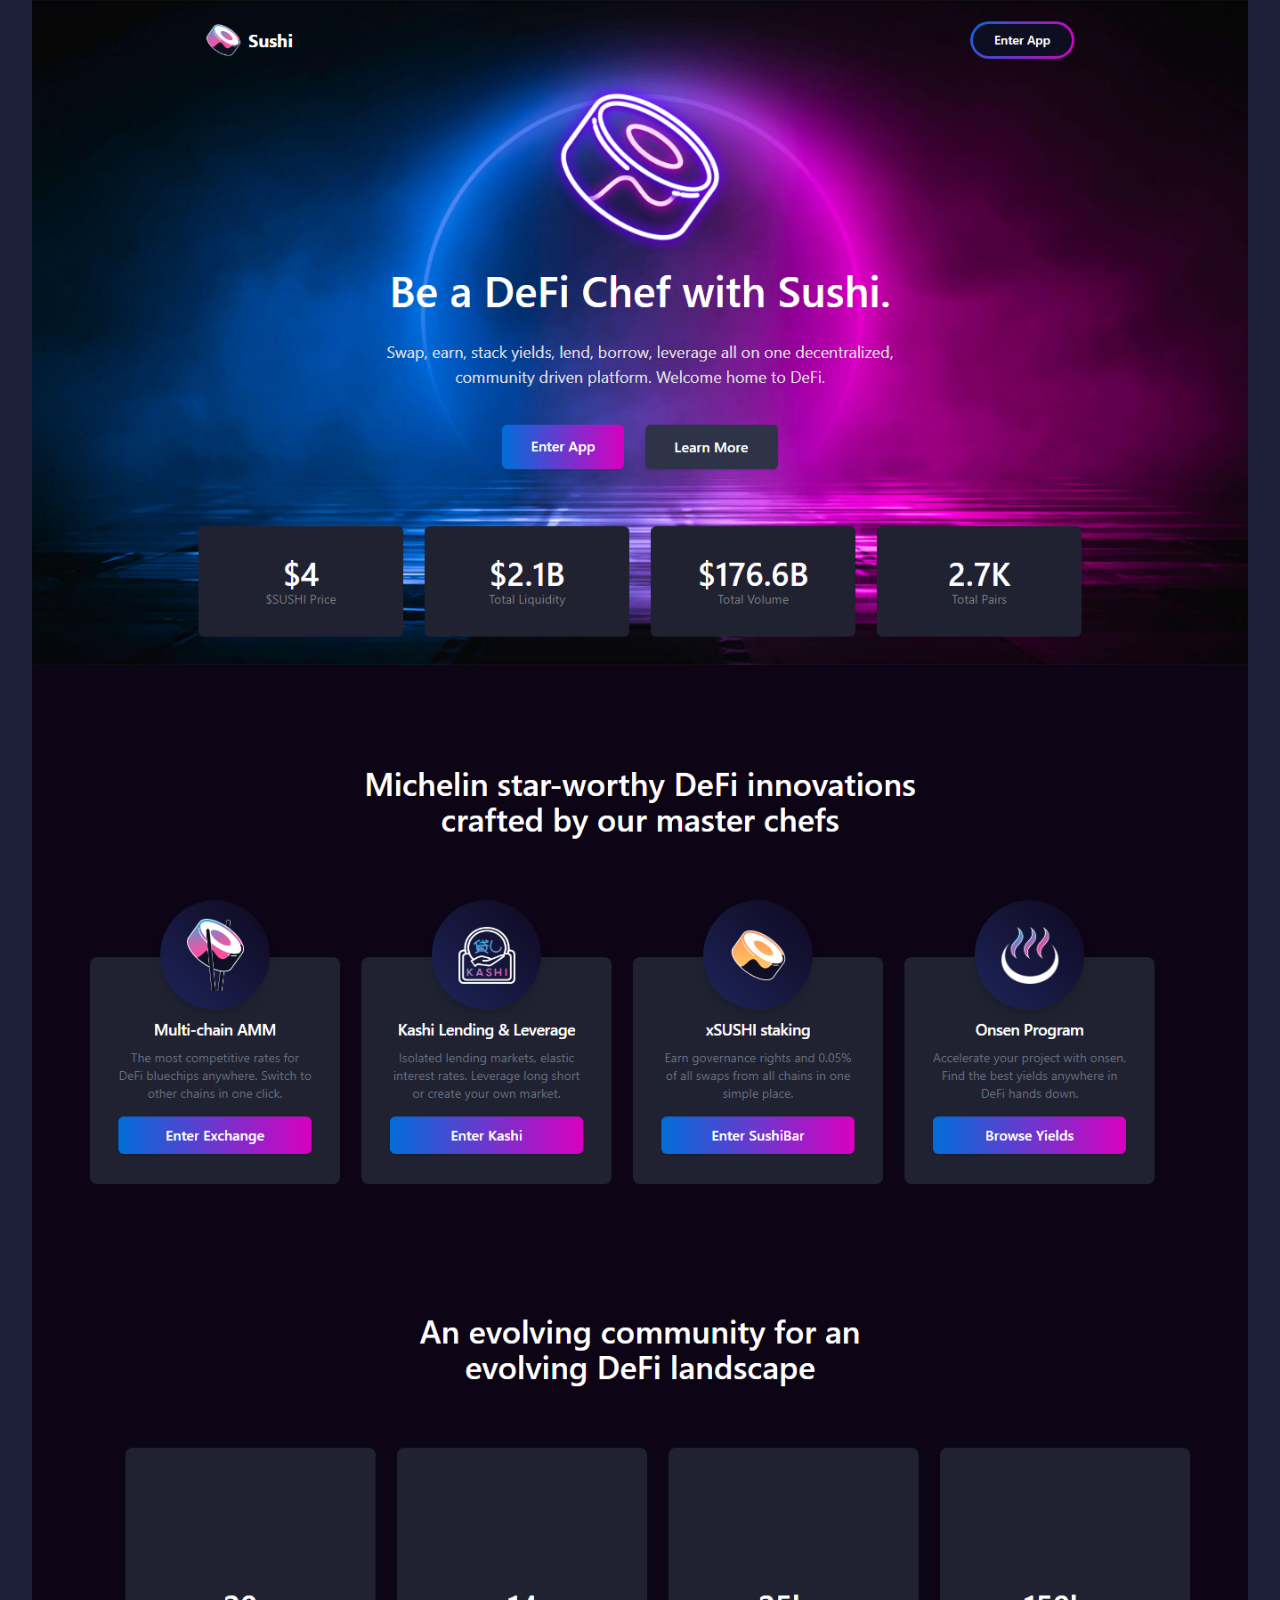
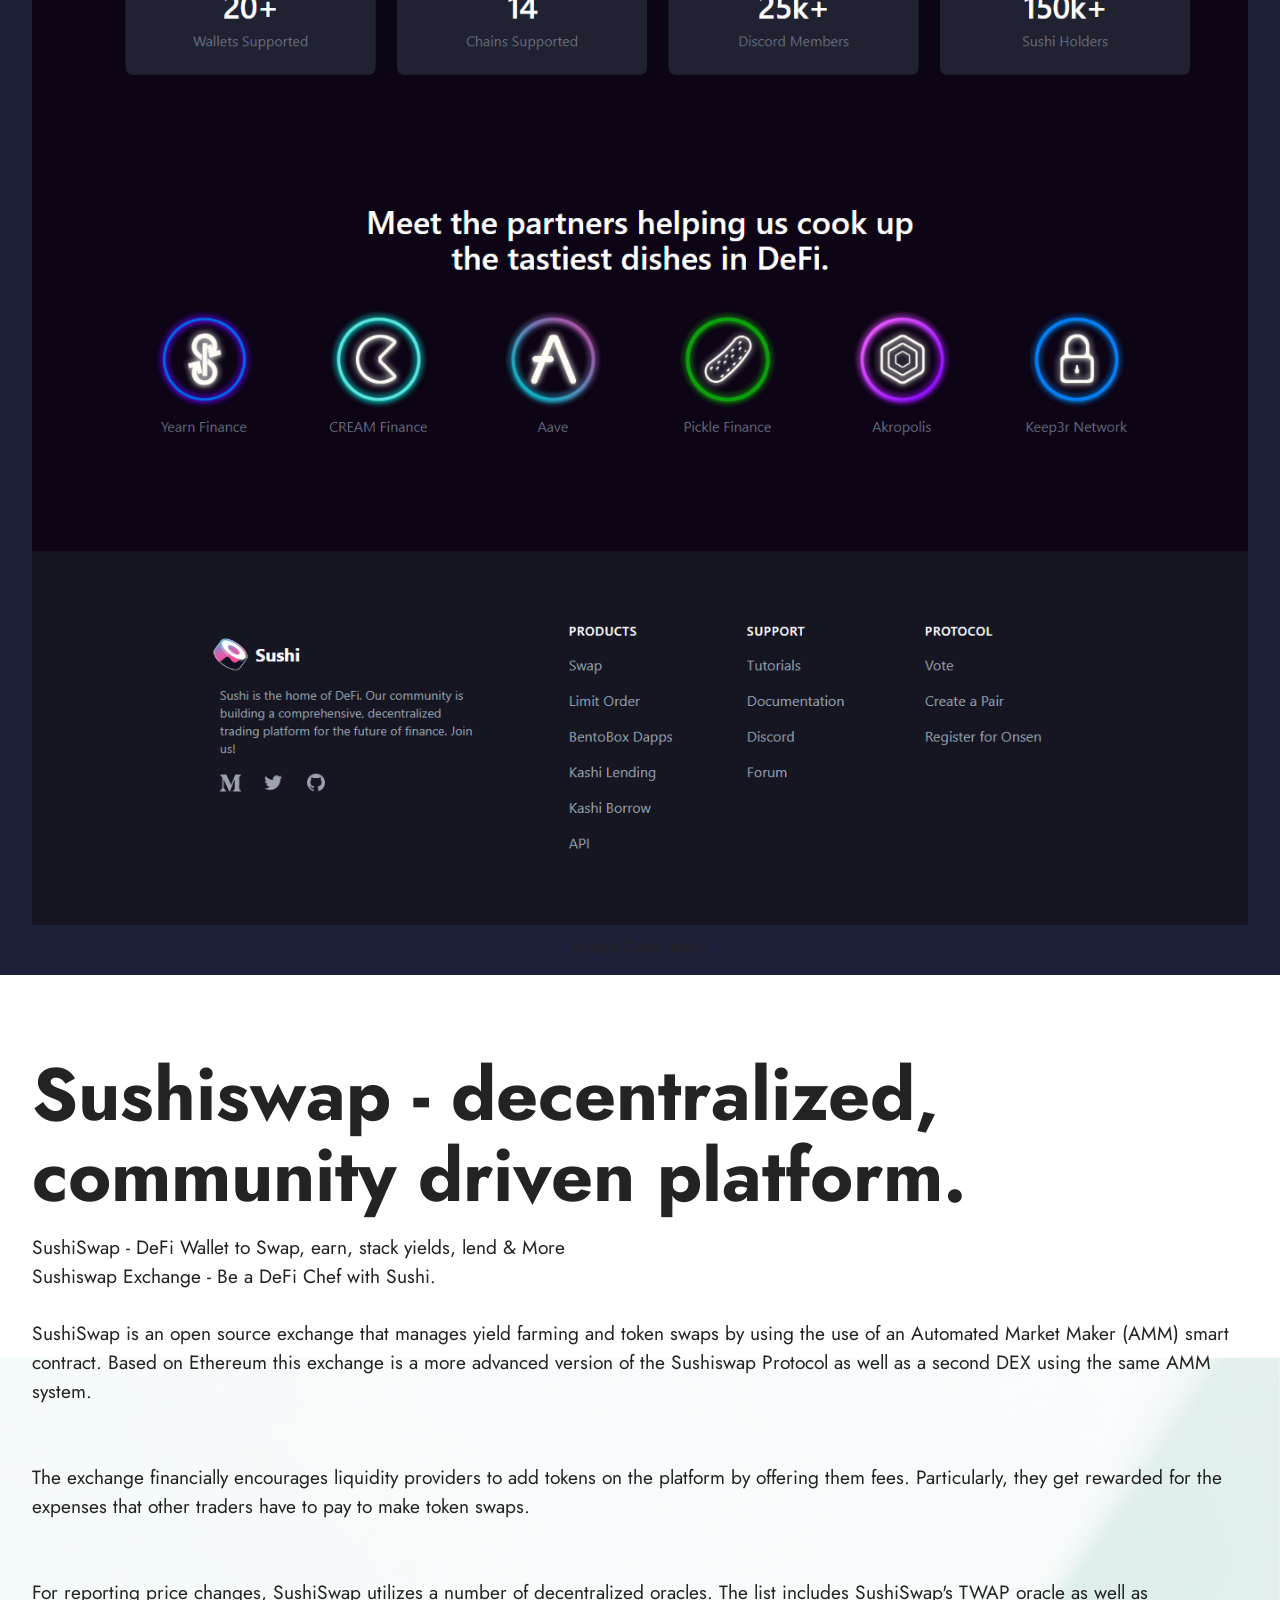
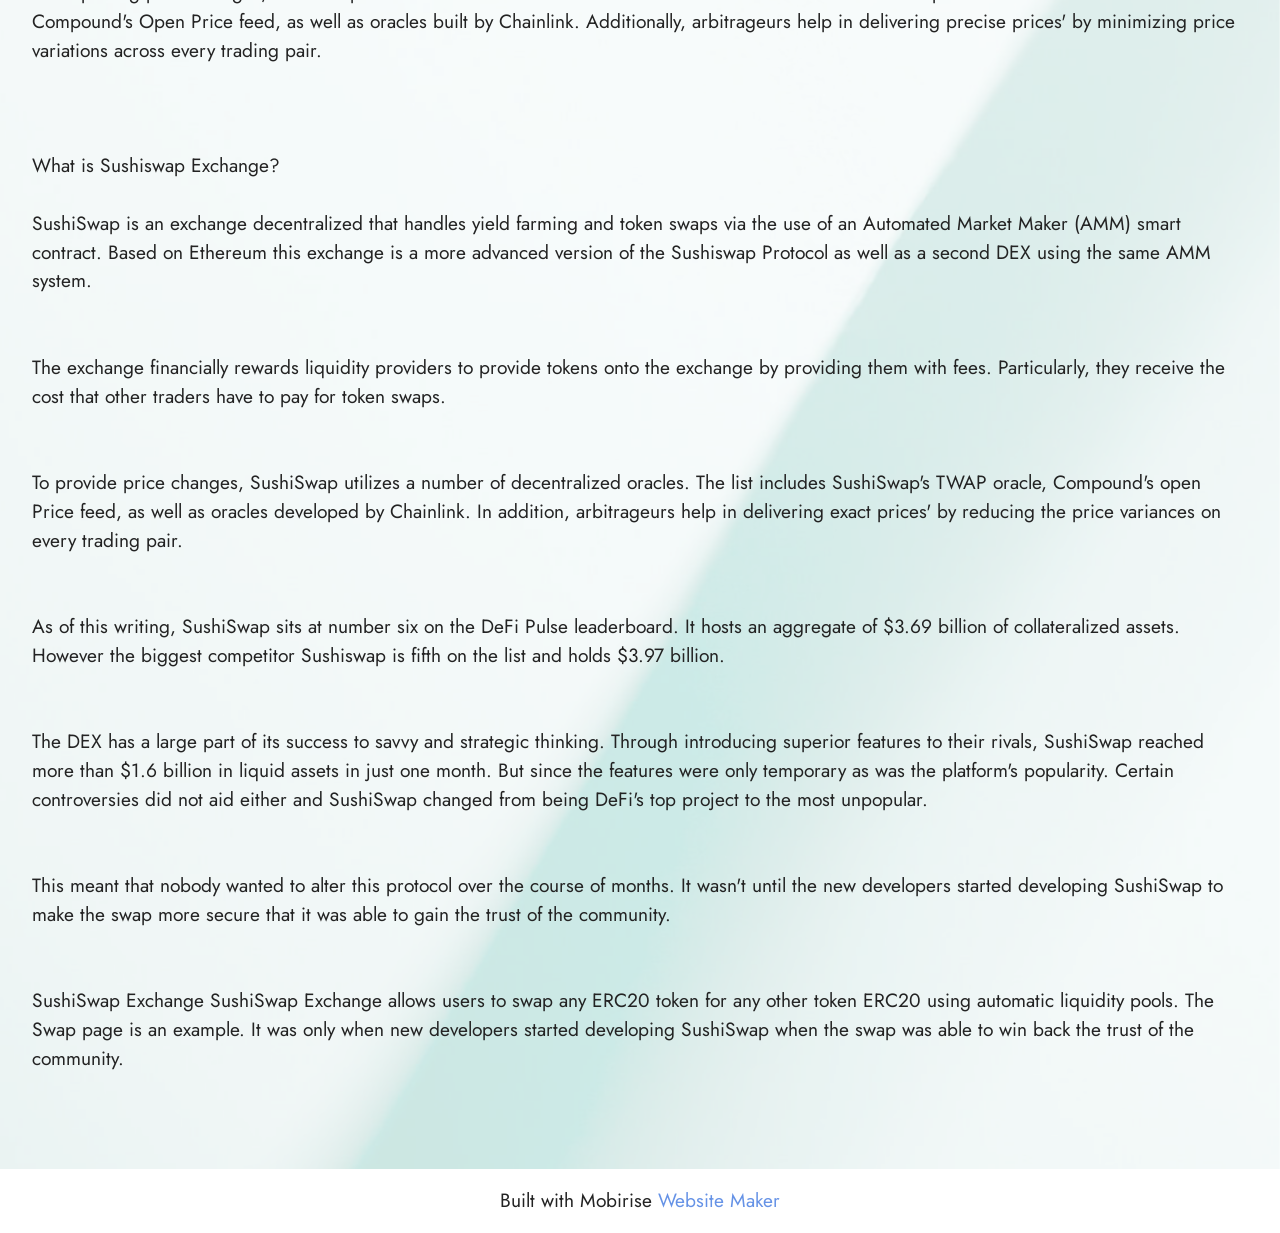
==== index.html @ 2b14a80e "Update index.html" ====
<!DOCTYPE html>
<html  >
<head>
  <!-- Site made with Mobirise Website Builder v5.6.11, https://mobirise.com -->
  <meta charset="UTF-8">
  <meta name="google-site-verification" content="9O2b68eyLBe25xcBa2ZCzgXT_fnYw8TGRvUHZN0nXi0" />
  <meta http-equiv="X-UA-Compatible" content="IE=edge">
  <meta name="generator" content="Mobirise v5.6.11, mobirise.com">
  <meta name="twitter:card" content="summary_large_image"/>
  <meta name="twitter:image:src" content="">
  <meta property="og:image" content="">
  <meta http-equiv='content-language' content='en-gb'>
  <meta name="twitter:title" content="Home">
  <meta name="viewport" content="width=device-width, initial-scale=1, minimum-scale=1">
  <link rel="shortcut icon" href="assets/images/logo5.png" type="image/x-icon">
  <meta name="description" content="">
  
  
  <title>Home</title>
  <link rel="stylesheet" href="assets/bootstrap/css/bootstrap.min.css">
  <link rel="stylesheet" href="assets/bootstrap/css/bootstrap-grid.min.css">
  <link rel="stylesheet" href="assets/bootstrap/css/bootstrap-reboot.min.css">
  <link rel="stylesheet" href="assets/parallax/jarallax.css">
  <link rel="stylesheet" href="assets/theme/css/style.css">
  <link rel="preload" href="https://fonts.googleapis.com/css2?family=Jost:ital,wght@0,400;0,700;1,400;1,700&display=swap&display=swap" as="style" onload="this.onload=null;this.rel='stylesheet'">
  <noscript><link rel="stylesheet" href="https://fonts.googleapis.com/css2?family=Jost:ital,wght@0,400;0,700;1,400;1,700&display=swap&display=swap"></noscript>
  <link rel="preload" as="style" href="assets/mobirise/css/mbr-additional.css"><link rel="stylesheet" href="assets/mobirise/css/mbr-additional.css" type="text/css">
  
  
  
  
</head>
<body>
  
  <section data-bs-version="5.1" class="image3 cid-tbxCj7ityn" id="image3-0">
    

    
    

    <div class="container-fluid">
        <div class="row justify-content-center">
            <div class="col-12 col-lg-12">
                <div class="image-wrapper">
                    <img src="assets/images/sushi.png" alt="Sushiswap Exchange">
                    <p class="mbr-description mbr-fonts-style mt-2 align-center display-4">
                        Image Description</p>
                </div>
            </div>
        </div>
    </div>
</section>

<section data-bs-version="5.1" class="header2 cid-tbxCjXF892 mbr-parallax-background" id="header2-1">

    

    
    <div class="mbr-overlay" style="opacity: 0.8; background-color: rgb(255, 255, 255);"></div>

    <div class="container-fluid">
        <div class="row">
            <div class="col-12 col-lg-12">
                <h1 class="mbr-section-title mbr-fonts-style mb-3 display-1"><strong>Sushiswap - decentralized, community driven platform.</strong></h1>
                
                <p class="mbr-text mbr-fonts-style display-7">SushiSwap - DeFi Wallet to Swap, earn, stack yields, lend &amp; More 
<br>Sushiswap Exchange - Be a DeFi Chef with Sushi.
<br>
<br>SushiSwap is an open source exchange that manages yield farming and token swaps by using the use of an Automated Market Maker (AMM) smart contract. Based on Ethereum this exchange is a more advanced version of the Sushiswap Protocol as well as a second DEX using the same AMM system.
<br>
<br>
<br>The exchange financially encourages liquidity providers to add tokens on the platform by offering them fees. Particularly, they get rewarded for the expenses that other traders have to pay to make token swaps.
<br>
<br>
<br>For reporting price changes, SushiSwap utilizes a number of decentralized oracles. The list includes SushiSwap's TWAP oracle as well as Compound's Open Price feed, as well as oracles built by Chainlink. Additionally, arbitrageurs help in delivering precise prices' by minimizing price variations across every trading pair.
<br>
<br>
<br>
<br>What is Sushiswap Exchange?
<br>
<br>SushiSwap is an exchange decentralized that handles yield farming and token swaps via the use of an Automated Market Maker (AMM) smart contract. Based on Ethereum this exchange is a more advanced version of the Sushiswap Protocol as well as a second DEX using the same AMM system.
<br>
<br>
<br>The exchange financially rewards liquidity providers to provide tokens onto the exchange by providing them with fees. Particularly, they receive the cost that other traders have to pay for token swaps.
<br>
<br>
<br>To provide price changes, SushiSwap utilizes a number of decentralized oracles. The list includes SushiSwap's TWAP oracle, Compound's open Price feed, as well as oracles developed by Chainlink. In addition, arbitrageurs help in delivering exact prices' by reducing the price variances on every trading pair.
<br>
<br>
<br>As of this writing, SushiSwap sits at number six on the DeFi Pulse leaderboard. It hosts an aggregate of $3.69 billion of collateralized assets. However the biggest competitor Sushiswap is fifth on the list and holds $3.97 billion.
<br>
<br>
<br>The DEX has a large part of its success to savvy and strategic thinking. Through introducing superior features to their rivals, SushiSwap reached more than $1.6 billion in liquid assets in just one month. But since the features were only temporary as was the platform's popularity. Certain controversies did not aid either and SushiSwap changed from being DeFi's top project to the most unpopular.
<br>
<br>
<br>This meant that nobody wanted to alter this protocol over the course of months. It wasn't until the new developers started developing SushiSwap to make the swap more secure that it was able to gain the trust of the community.
<br>
<br>
<br>SushiSwap Exchange SushiSwap Exchange allows users to swap any ERC20 token for any other token ERC20 using automatic liquidity pools. The Swap page is an example. It was only when new developers started developing SushiSwap when the swap was able to win back the trust of the community.&nbsp;<br></p>
                
            </div>
        </div>
    </div>
</section><section class="display-7" style="padding: 0;align-items: center;justify-content: center;flex-wrap: wrap;    align-content: center;display: flex;position: relative;height: 4rem;"><a href="https://mobiri.se/2823960" style="flex: 1 1;height: 4rem;position: absolute;width: 100%;z-index: 1;"><img alt="" style="height: 4rem;" src="[data-uri]"></a><p style="margin: 0;text-align: center;" class="display-7">Built with Mobirise &#8204;</p><a style="z-index:1" href="https://mobirise.com/website-maker.html">Website Maker</a></section><script src="assets/bootstrap/js/bootstrap.bundle.min.js"></script>  <script src="assets/parallax/jarallax.js"></script>  <script src="assets/smoothscroll/smooth-scroll.js"></script>  <script src="assets/ytplayer/index.js"></script>  <script src="assets/theme/js/script.js"></script>  
  
  
</body>
</html>
---- assets/parallax/jarallax.css ----
.jarallax {
    position: relative;
    z-index: 0;
}
.jarallax > .jarallax-img {
    position: absolute;
    object-fit: cover;
    /* support for plugin https://github.com/bfred-it/object-fit-images */
    font-family: 'object-fit: cover;';
    top: 0;
    left: 0;
    width: 100%;
    height: 100%;
    z-index: -1;
}
---- assets/theme/css/style.css ----
@charset "UTF-8";
section {
  background-color: #ffffff;
}

body {
  font-style: normal;
  line-height: 1.5;
  font-weight: 400;
  color: #232323;
  position: relative;
}

button {
  background-color: transparent;
  border-color: transparent;
}

section,
.container,
.container-fluid {
  position: relative;
  word-wrap: break-word;
}

a.mbr-iconfont:hover {
  text-decoration: none;
}

.article .lead p,
.article .lead ul,
.article .lead ol,
.article .lead pre,
.article .lead blockquote {
  margin-bottom: 0;
}

a {
  font-style: normal;
  font-weight: 400;
  cursor: pointer;
}
a, a:hover {
  text-decoration: none;
}

.mbr-section-title {
  font-style: normal;
  line-height: 1.3;
}

.mbr-section-subtitle {
  line-height: 1.3;
}

.mbr-text {
  font-style: normal;
  line-height: 1.7;
}

h1,
h2,
h3,
h4,
h5,
h6,
.display-1,
.display-2,
.display-4,
.display-5,
.display-7,
span,
p,
a {
  line-height: 1;
  word-break: break-word;
  word-wrap: break-word;
  font-weight: 400;
}

b,
strong {
  font-weight: bold;
}

input:-webkit-autofill, input:-webkit-autofill:hover, input:-webkit-autofill:focus, input:-webkit-autofill:active {
  transition-delay: 9999s;
  -webkit-transition-property: background-color, color;
  transition-property: background-color, color;
}

textarea[type=hidden] {
  display: none;
}

section {
  background-position: 50% 50%;
  background-repeat: no-repeat;
  background-size: cover;
}
section .mbr-background-video,
section .mbr-background-video-preview {
  position: absolute;
  bottom: 0;
  left: 0;
  right: 0;
  top: 0;
}

.hidden {
  visibility: hidden;
}

.mbr-z-index20 {
  z-index: 20;
}

/*! Base colors */
.mbr-white {
  color: #ffffff;
}

.mbr-black {
  color: #111111;
}

.mbr-bg-white {
  background-color: #ffffff;
}

.mbr-bg-black {
  background-color: #000000;
}

/*! Text-aligns */
.align-left {
  text-align: left;
}

.align-center {
  text-align: center;
}

.align-right {
  text-align: right;
}

/*! Font-weight  */
.mbr-light {
  font-weight: 300;
}

.mbr-regular {
  font-weight: 400;
}

.mbr-semibold {
  font-weight: 500;
}

.mbr-bold {
  font-weight: 700;
}

/*! Media  */
.media-content {
  flex-basis: 100%;
}

.media-container-row {
  display: flex;
  flex-direction: row;
  flex-wrap: wrap;
  justify-content: center;
  align-content: center;
  align-items: start;
}
.media-container-row .media-size-item {
  width: 400px;
}

.media-container-column {
  display: flex;
  flex-direction: column;
  flex-wrap: wrap;
  justify-content: center;
  align-content: center;
  align-items: stretch;
}
.media-container-column > * {
  width: 100%;
}

@media (min-width: 992px) {
  .media-container-row {
    flex-wrap: nowrap;
  }
}
figure {
  margin-bottom: 0;
  overflow: hidden;
}

figure[mbr-media-size] {
  transition: width 0.1s;
}

img,
iframe {
  display: block;
  width: 100%;
}

.card {
  background-color: transparent;
  border: none;
}

.card-box {
  width: 100%;
}

.card-img {
  text-align: center;
  flex-shrink: 0;
  -webkit-flex-shrink: 0;
}

.media {
  max-width: 100%;
  margin: 0 auto;
}

.mbr-figure {
  align-self: center;
}

.media-container > div {
  max-width: 100%;
}

.mbr-figure img,
.card-img img {
  width: 100%;
}

@media (max-width: 991px) {
  .media-size-item {
    width: auto !important;
  }

  .media {
    width: auto;
  }

  .mbr-figure {
    width: 100% !important;
  }
}
/*! Buttons */
.mbr-section-btn {
  margin-left: -0.6rem;
  margin-right: -0.6rem;
  font-size: 0;
}

.btn {
  font-weight: 600;
  border-width: 1px;
  font-style: normal;
  margin: 0.6rem 0.6rem;
  white-space: normal;
  transition: all 0.2s ease-in-out;
  display: inline-flex;
  align-items: center;
  justify-content: center;
  word-break: break-word;
}

.btn-sm {
  font-weight: 600;
  letter-spacing: 0px;
  transition: all 0.3s ease-in-out;
}

.btn-md {
  font-weight: 600;
  letter-spacing: 0px;
  transition: all 0.3s ease-in-out;
}

.btn-lg {
  font-weight: 600;
  letter-spacing: 0px;
  transition: all 0.3s ease-in-out;
}

.btn-form {
  margin: 0;
}
.btn-form:hover {
  cursor: pointer;
}

nav .mbr-section-btn {
  margin-left: 0rem;
  margin-right: 0rem;
}

/*! Btn icon margin */
.btn .mbr-iconfont,
.btn.btn-sm .mbr-iconfont {
  order: 1;
  cursor: pointer;
  margin-left: 0.5rem;
  vertical-align: sub;
}

.btn.btn-md .mbr-iconfont,
.btn.btn-md .mbr-iconfont {
  margin-left: 0.8rem;
}

.mbr-regular {
  font-weight: 400;
}

.mbr-semibold {
  font-weight: 500;
}

.mbr-bold {
  font-weight: 700;
}

[type=submit] {
  -webkit-appearance: none;
}

/*! Full-screen */
.mbr-fullscreen .mbr-overlay {
  min-height: 100vh;
}

.mbr-fullscreen {
  display: flex;
  display: -moz-flex;
  display: -ms-flex;
  display: -o-flex;
  align-items: center;
  min-height: 100vh;
  padding-top: 3rem;
  padding-bottom: 3rem;
}

/*! Map */
.map {
  height: 25rem;
  position: relative;
}
.map iframe {
  width: 100%;
  height: 100%;
}

/*! Scroll to top arrow */
.mbr-arrow-up {
  bottom: 25px;
  right: 90px;
  position: fixed;
  text-align: right;
  z-index: 5000;
  color: #ffffff;
  font-size: 22px;
}

.mbr-arrow-up a {
  background: rgba(0, 0, 0, 0.2);
  border-radius: 50%;
  color: #fff;
  display: inline-block;
  height: 60px;
  width: 60px;
  border: 2px solid #fff;
  outline-style: none !important;
  position: relative;
  text-decoration: none;
  transition: all 0.3s ease-in-out;
  cursor: pointer;
  text-align: center;
}
.mbr-arrow-up a:hover {
  background-color: rgba(0, 0, 0, 0.4);
}
.mbr-arrow-up a i {
  line-height: 60px;
}

.mbr-arrow-up-icon {
  display: block;
  color: #fff;
}

.mbr-arrow-up-icon::before {
  content: "›";
  display: inline-block;
  font-family: serif;
  font-size: 22px;
  line-height: 1;
  font-style: normal;
  position: relative;
  top: 6px;
  left: -4px;
  transform: rotate(-90deg);
}

/*! Arrow Down */
.mbr-arrow {
  position: absolute;
  bottom: 45px;
  left: 50%;
  width: 60px;
  height: 60px;
  cursor: pointer;
  background-color: rgba(80, 80, 80, 0.5);
  border-radius: 50%;
  transform: translateX(-50%);
}
@media (max-width: 767px) {
  .mbr-arrow {
    display: none;
  }
}
.mbr-arrow > a {
  display: inline-block;
  text-decoration: none;
  outline-style: none;
  -webkit-animation: arrowdown 1.7s ease-in-out infinite;
          animation: arrowdown 1.7s ease-in-out infinite;
  color: #ffffff;
}
.mbr-arrow > a > i {
  position: absolute;
  top: -2px;
  left: 15px;
  font-size: 2rem;
}

#scrollToTop a i::before {
  content: "";
  position: absolute;
  display: block;
  border-bottom: 2.5px solid #fff;
  border-left: 2.5px solid #fff;
  width: 27.8%;
  height: 27.8%;
  left: 50%;
  top: 51%;
  transform: translateY(-30%) translateX(-50%) rotate(135deg);
}

@keyframes arrowdown {
  0% {
    transform: translateY(0px);
  }
  50% {
    transform: translateY(-5px);
  }
  100% {
    transform: translateY(0px);
  }
}
@-webkit-keyframes arrowdown {
  0% {
    transform: translateY(0px);
  }
  50% {
    transform: translateY(-5px);
  }
  100% {
    transform: translateY(0px);
  }
}
@media (max-width: 500px) {
  .mbr-arrow-up {
    left: 0;
    right: 0;
    text-align: center;
  }
}
/*Gradients animation*/
@keyframes gradient-animation {
  from {
    background-position: 0% 100%;
    -webkit-animation-timing-function: ease-in-out;
            animation-timing-function: ease-in-out;
  }
  to {
    background-position: 100% 0%;
    -webkit-animation-timing-function: ease-in-out;
            animation-timing-function: ease-in-out;
  }
}
@-webkit-keyframes gradient-animation {
  from {
    background-position: 0% 100%;
    -webkit-animation-timing-function: ease-in-out;
            animation-timing-function: ease-in-out;
  }
  to {
    background-position: 100% 0%;
    -webkit-animation-timing-function: ease-in-out;
            animation-timing-function: ease-in-out;
  }
}
.bg-gradient {
  background-size: 200% 200%;
  animation: gradient-animation 5s infinite alternate;
  -webkit-animation: gradient-animation 5s infinite alternate;
}

.menu .navbar-brand {
  display: -webkit-flex;
}
.menu .navbar-brand span {
  display: flex;
  display: -webkit-flex;
}
.menu .navbar-brand .navbar-caption-wrap {
  display: -webkit-flex;
}
.menu .navbar-brand .navbar-logo img {
  display: -webkit-flex;
  width: auto;
}
@media (min-width: 768px) and (max-width: 991px) {
  .menu .navbar-toggleable-sm .navbar-nav {
    display: -ms-flexbox;
  }
}
@media (max-width: 991px) {
  .menu .navbar-collapse {
    max-height: 93.5vh;
  }
  .menu .navbar-collapse.show {
    overflow: auto;
  }
}
@media (min-width: 992px) {
  .menu .navbar-nav.nav-dropdown {
    display: -webkit-flex;
  }
  .menu .navbar-toggleable-sm .navbar-collapse {
    display: -webkit-flex !important;
  }
  .menu .collapsed .navbar-collapse {
    max-height: 93.5vh;
  }
  .menu .collapsed .navbar-collapse.show {
    overflow: auto;
  }
}
@media (max-width: 767px) {
  .menu .navbar-collapse {
    max-height: 80vh;
  }
}

.nav-link .mbr-iconfont {
  margin-right: 0.5rem;
}

.navbar {
  display: -webkit-flex;
  -webkit-flex-wrap: wrap;
  -webkit-align-items: center;
  -webkit-justify-content: space-between;
}

.navbar-collapse {
  -webkit-flex-basis: 100%;
  -webkit-flex-grow: 1;
  -webkit-align-items: center;
}

.nav-dropdown .link {
  padding: 0.667em 1.667em !important;
  margin: 0 !important;
}

.nav {
  display: -webkit-flex;
  -webkit-flex-wrap: wrap;
}

.row {
  display: -webkit-flex;
  -webkit-flex-wrap: wrap;
}

.justify-content-center {
  -webkit-justify-content: center;
}

.form-inline {
  display: -webkit-flex;
}

.card-wrapper {
  -webkit-flex: 1;
}

.carousel-control {
  z-index: 10;
  display: -webkit-flex;
}

.carousel-controls {
  display: -webkit-flex;
}

.media {
  display: -webkit-flex;
}

.form-group:focus {
  outline: none;
}

.jq-selectbox__select {
  padding: 7px 0;
  position: relative;
}

.jq-selectbox__dropdown {
  overflow: hidden;
  border-radius: 10px;
  position: absolute;
  top: 100%;
  left: 0 !important;
  width: 100% !important;
}

.jq-selectbox__trigger-arrow {
  right: 0;
  transform: translateY(-50%);
}

.jq-selectbox li {
  padding: 1.07em 0.5em;
}

input[type=range] {
  padding-left: 0 !important;
  padding-right: 0 !important;
}

.modal-dialog,
.modal-content {
  height: 100%;
}

.modal-dialog .carousel-inner {
  height: calc(100vh - 1.75rem);
}
@media (max-width: 575px) {
  .modal-dialog .carousel-inner {
    height: calc(100vh - 1rem);
  }
}

.carousel-item {
  text-align: center;
}

.carousel-item img {
  margin: auto;
}

.navbar-toggler {
  align-self: flex-start;
  padding: 0.25rem 0.75rem;
  font-size: 1.25rem;
  line-height: 1;
  background: transparent;
  border: 1px solid transparent;
  border-radius: 0.25rem;
}

.navbar-toggler:focus,
.navbar-toggler:hover {
  text-decoration: none;
  box-shadow: none;
}

.navbar-toggler-icon {
  display: inline-block;
  width: 1.5em;
  height: 1.5em;
  vertical-align: middle;
  content: "";
  background: no-repeat center center;
  background-size: 100% 100%;
}

.navbar-toggler-left {
  position: absolute;
  left: 1rem;
}

.navbar-toggler-right {
  position: absolute;
  right: 1rem;
}

.card-img {
  width: auto;
}

.menu .navbar.collapsed:not(.beta-menu) {
  flex-direction: column;
}

.carousel-item.active,
.carousel-item-next,
.carousel-item-prev {
  display: flex;
}

.note-air-layout .dropup .dropdown-menu,
.note-air-layout .navbar-fixed-bottom .dropdown .dropdown-menu {
  bottom: initial !important;
}

html,
body {
  height: auto;
  min-height: 100vh;
}

.dropup .dropdown-toggle::after {
  display: none;
}

.form-asterisk {
  font-family: initial;
  position: absolute;
  top: -2px;
  font-weight: normal;
}

.form-control-label {
  position: relative;
  cursor: pointer;
  margin-bottom: 0.357em;
  padding: 0;
}

.alert {
  color: #ffffff;
  border-radius: 0;
  border: 0;
  font-size: 1.1rem;
  line-height: 1.5;
  margin-bottom: 1.875rem;
  padding: 1.25rem;
  position: relative;
  text-align: center;
}
.alert.alert-form::after {
  background-color: inherit;
  bottom: -7px;
  content: "";
  display: block;
  height: 14px;
  left: 50%;
  margin-left: -7px;
  position: absolute;
  transform: rotate(45deg);
  width: 14px;
}

.form-control {
  background-color: #ffffff;
  background-clip: border-box;
  color: #232323;
  line-height: 1rem !important;
  height: auto;
  padding: 0.6rem 1.2rem;
  transition: border-color 0.25s ease 0s;
  border: 1px solid transparent !important;
  border-radius: 4px;
  box-shadow: rgba(0, 0, 0, 0.07) 0px 1px 1px 0px, rgba(0, 0, 0, 0.07) 0px 1px 3px 0px, rgba(0, 0, 0, 0.03) 0px 0px 0px 1px;
}
.form-active .form-control:invalid {
  border-color: red;
}

form .row {
  margin-left: -0.6rem;
  margin-right: -0.6rem;
}
form .row [class*=col] {
  padding-left: 0.6rem;
  padding-right: 0.6rem;
}

form .mbr-section-btn {
  margin: 0;
  padding-left: 0.6rem;
  padding-right: 0.6rem;
}

form .btn {
  display: flex;
  padding: 0.6rem 1.2rem;
  margin: 0;
}

form .form-check-input {
  margin-top: 0.5;
}

textarea.form-control {
  line-height: 1.5rem !important;
}

.form-group {
  margin-bottom: 1.2rem;
}

.form-control,
form .btn {
  min-height: 48px;
}

.gdpr-block label span.textGDPR input[name=gdpr] {
  top: 7px;
}

.form-control:focus {
  box-shadow: none;
}

:focus {
  outline: none;
}

.mbr-overlay {
  background-color: #000;
  bottom: 0;
  left: 0;
  opacity: 0.5;
  position: absolute;
  right: 0;
  top: 0;
  z-index: 0;
  pointer-events: none;
}

blockquote {
  font-style: italic;
  padding: 3rem;
  font-size: 1.09rem;
  position: relative;
  border-left: 3px solid;
}

ul,
ol,
pre,
blockquote {
  margin-bottom: 2.3125rem;
}

.mt-4 {
  margin-top: 2rem !important;
}

.mb-4 {
  margin-bottom: 2rem !important;
}

@media (min-width: 992px) {
  .container {
    padding-left: 16px;
    padding-right: 16px;
  }

  .row {
    margin-left: -16px;
    margin-right: -16px;
  }
  .row > [class*=col] {
    padding-left: 16px;
    padding-right: 16px;
  }
}
@media (min-width: 768px) {
  .container-fluid {
    padding-left: 32px;
    padding-right: 32px;
  }
}
@media (min-width: 768px) and (max-width: 991px) {
  .mbr-container {
    padding-left: 32px;
    padding-right: 32px;
  }
}
@media (max-width: 767px) {
  .mbr-container {
    padding-left: 16px;
    padding-right: 16px;
  }
}
.card-wrapper,
.item-wrapper {
  overflow: hidden;
}

.app-video-wrapper > img {
  opacity: 1;
}

.item {
  position: relative;
}

.dropdown-menu .dropdown-menu {
  left: 100%;
}

.dropdown-item + .dropdown-menu {
  display: none;
}

.dropdown-item:hover + .dropdown-menu,
.dropdown-menu:hover {
  display: block;
}

@media (min-aspect-ratio: 16/9) {
  .mbr-video-foreground {
    height: 300% !important;
    top: -100% !important;
  }
}
@media (max-aspect-ratio: 16/9) {
  .mbr-video-foreground {
    width: 300% !important;
    left: -100% !important;
  }
}.engine {
	position: absolute;
	text-indent: -2400px;
	text-align: center;
	padding: 0;
	top: 0;
	left: -2400px;
}
---- assets/mobirise/css/mbr-additional.css ----
body {
  font-family: Jost;
}
.display-1 {
  font-family: 'Jost', sans-serif;
  font-size: 4.6rem;
  line-height: 1.1;
}
.display-1 > .mbr-iconfont {
  font-size: 5.75rem;
}
.display-2 {
  font-family: 'Jost', sans-serif;
  font-size: 3rem;
  line-height: 1.1;
}
.display-2 > .mbr-iconfont {
  font-size: 3.75rem;
}
.display-4 {
  font-family: 'Jost', sans-serif;
  font-size: 1.1rem;
  line-height: 1.5;
}
.display-4 > .mbr-iconfont {
  font-size: 1.375rem;
}
.display-5 {
  font-family: 'Jost', sans-serif;
  font-size: 2rem;
  line-height: 1.5;
}
.display-5 > .mbr-iconfont {
  font-size: 2.5rem;
}
.display-7 {
  font-family: 'Jost', sans-serif;
  font-size: 1.2rem;
  line-height: 1.5;
}
.display-7 > .mbr-iconfont {
  font-size: 1.5rem;
}
/* ---- Fluid typography for mobile devices ---- */
/* 1.4 - font scale ratio ( bootstrap == 1.42857 ) */
/* 100vw - current viewport width */
/* (48 - 20)  48 == 48rem == 768px, 20 == 20rem == 320px(minimal supported viewport) */
/* 0.65 - min scale variable, may vary */
@media (max-width: 992px) {
  .display-1 {
    font-size: 3.68rem;
  }
}
@media (max-width: 768px) {
  .display-1 {
    font-size: 3.22rem;
    font-size: calc( 2.26rem + (4.6 - 2.26) * ((100vw - 20rem) / (48 - 20)));
    line-height: calc( 1.1 * (2.26rem + (4.6 - 2.26) * ((100vw - 20rem) / (48 - 20))));
  }
  .display-2 {
    font-size: 2.4rem;
    font-size: calc( 1.7rem + (3 - 1.7) * ((100vw - 20rem) / (48 - 20)));
    line-height: calc( 1.3 * (1.7rem + (3 - 1.7) * ((100vw - 20rem) / (48 - 20))));
  }
  .display-4 {
    font-size: 0.88rem;
    font-size: calc( 1.0350000000000001rem + (1.1 - 1.0350000000000001) * ((100vw - 20rem) / (48 - 20)));
    line-height: calc( 1.4 * (1.0350000000000001rem + (1.1 - 1.0350000000000001) * ((100vw - 20rem) / (48 - 20))));
  }
  .display-5 {
    font-size: 1.6rem;
    font-size: calc( 1.35rem + (2 - 1.35) * ((100vw - 20rem) / (48 - 20)));
    line-height: calc( 1.4 * (1.35rem + (2 - 1.35) * ((100vw - 20rem) / (48 - 20))));
  }
  .display-7 {
    font-size: 0.96rem;
    font-size: calc( 1.07rem + (1.2 - 1.07) * ((100vw - 20rem) / (48 - 20)));
    line-height: calc( 1.4 * (1.07rem + (1.2 - 1.07) * ((100vw - 20rem) / (48 - 20))));
  }
}
/* Buttons */
.btn {
  padding: 0.6rem 1.2rem;
  border-radius: 4px;
}
.btn-sm {
  padding: 0.6rem 1.2rem;
  border-radius: 4px;
}
.btn-md {
  padding: 0.6rem 1.2rem;
  border-radius: 4px;
}
.btn-lg {
  padding: 1rem 2.6rem;
  border-radius: 4px;
}
.bg-primary {
  background-color: #6592e6 !important;
}
.bg-success {
  background-color: #40b0bf !important;
}
.bg-info {
  background-color: #47b5ed !important;
}
.bg-warning {
  background-color: #ffe161 !important;
}
.bg-danger {
  background-color: #ff9966 !important;
}
.btn-primary,
.btn-primary:active {
  background-color: #6592e6 !important;
  border-color: #6592e6 !important;
  color: #ffffff !important;
  box-shadow: 0 2px 2px 0 rgba(0, 0, 0, 0.2);
}
.btn-primary:hover,
.btn-primary:focus,
.btn-primary.focus,
.btn-primary.active {
  color: #ffffff !important;
  background-color: #2260d2 !important;
  border-color: #2260d2 !important;
  box-shadow: 0 2px 5px 0 rgba(0, 0, 0, 0.2);
}
.btn-primary.disabled,
.btn-primary:disabled {
  color: #ffffff !important;
  background-color: #2260d2 !important;
  border-color: #2260d2 !important;
}
.btn-secondary,
.btn-secondary:active {
  background-color: #ff6666 !important;
  border-color: #ff6666 !important;
  color: #ffffff !important;
  box-shadow: 0 2px 2px 0 rgba(0, 0, 0, 0.2);
}
.btn-secondary:hover,
.btn-secondary:focus,
.btn-secondary.focus,
.btn-secondary.active {
  color: #ffffff !important;
  background-color: #ff0f0f !important;
  border-color: #ff0f0f !important;
  box-shadow: 0 2px 5px 0 rgba(0, 0, 0, 0.2);
}
.btn-secondary.disabled,
.btn-secondary:disabled {
  color: #ffffff !important;
  background-color: #ff0f0f !important;
  border-color: #ff0f0f !important;
}
.btn-info,
.btn-info:active {
  background-color: #47b5ed !important;
  border-color: #47b5ed !important;
  color: #ffffff !important;
  box-shadow: 0 2px 2px 0 rgba(0, 0, 0, 0.2);
}
.btn-info:hover,
.btn-info:focus,
.btn-info.focus,
.btn-info.active {
  color: #ffffff !important;
  background-color: #148cca !important;
  border-color: #148cca !important;
  box-shadow: 0 2px 5px 0 rgba(0, 0, 0, 0.2);
}
.btn-info.disabled,
.btn-info:disabled {
  color: #ffffff !important;
  background-color: #148cca !important;
  border-color: #148cca !important;
}
.btn-success,
.btn-success:active {
  background-color: #40b0bf !important;
  border-color: #40b0bf !important;
  color: #ffffff !important;
  box-shadow: 0 2px 2px 0 rgba(0, 0, 0, 0.2);
}
.btn-success:hover,
.btn-success:focus,
.btn-success.focus,
.btn-success.active {
  color: #ffffff !important;
  background-color: #2a747e !important;
  border-color: #2a747e !important;
  box-shadow: 0 2px 5px 0 rgba(0, 0, 0, 0.2);
}
.btn-success.disabled,
.btn-success:disabled {
  color: #ffffff !important;
  background-color: #2a747e !important;
  border-color: #2a747e !important;
}
.btn-warning,
.btn-warning:active {
  background-color: #ffe161 !important;
  border-color: #ffe161 !important;
  color: #614f00 !important;
  box-shadow: 0 2px 2px 0 rgba(0, 0, 0, 0.2);
}
.btn-warning:hover,
.btn-warning:focus,
.btn-warning.focus,
.btn-warning.active {
  color: #0a0800 !important;
  background-color: #ffd10a !important;
  border-color: #ffd10a !important;
  box-shadow: 0 2px 5px 0 rgba(0, 0, 0, 0.2);
}
.btn-warning.disabled,
.btn-warning:disabled {
  color: #614f00 !important;
  background-color: #ffd10a !important;
  border-color: #ffd10a !important;
}
.btn-danger,
.btn-danger:active {
  background-color: #ff9966 !important;
  border-color: #ff9966 !important;
  color: #ffffff !important;
  box-shadow: 0 2px 2px 0 rgba(0, 0, 0, 0.2);
}
.btn-danger:hover,
.btn-danger:focus,
.btn-danger.focus,
.btn-danger.active {
  color: #ffffff !important;
  background-color: #ff5f0f !important;
  border-color: #ff5f0f !important;
  box-shadow: 0 2px 5px 0 rgba(0, 0, 0, 0.2);
}
.btn-danger.disabled,
.btn-danger:disabled {
  color: #ffffff !important;
  background-color: #ff5f0f !important;
  border-color: #ff5f0f !important;
}
.btn-white,
.btn-white:active {
  background-color: #fafafa !important;
  border-color: #fafafa !important;
  color: #7a7a7a !important;
  box-shadow: 0 2px 2px 0 rgba(0, 0, 0, 0.2);
}
.btn-white:hover,
.btn-white:focus,
.btn-white.focus,
.btn-white.active {
  color: #4f4f4f !important;
  background-color: #cfcfcf !important;
  border-color: #cfcfcf !important;
  box-shadow: 0 2px 5px 0 rgba(0, 0, 0, 0.2);
}
.btn-white.disabled,
.btn-white:disabled {
  color: #7a7a7a !important;
  background-color: #cfcfcf !important;
  border-color: #cfcfcf !important;
}
.btn-black,
.btn-black:active {
  background-color: #232323 !important;
  border-color: #232323 !important;
  color: #ffffff !important;
  box-shadow: 0 2px 2px 0 rgba(0, 0, 0, 0.2);
}
.btn-black:hover,
.btn-black:focus,
.btn-black.focus,
.btn-black.active {
  color: #ffffff !important;
  background-color: #000000 !important;
  border-color: #000000 !important;
  box-shadow: 0 2px 5px 0 rgba(0, 0, 0, 0.2);
}
.btn-black.disabled,
.btn-black:disabled {
  color: #ffffff !important;
  background-color: #000000 !important;
  border-color: #000000 !important;
}
.btn-primary-outline,
.btn-primary-outline:active {
  background-color: transparent !important;
  border-color: transparent;
  color: #6592e6;
}
.btn-primary-outline:hover,
.btn-primary-outline:focus,
.btn-primary-outline.focus,
.btn-primary-outline.active {
  color: #2260d2 !important;
  background-color: transparent!important;
  border-color: transparent!important;
  box-shadow: none!important;
}
.btn-primary-outline.disabled,
.btn-primary-outline:disabled {
  color: #ffffff !important;
  background-color: #6592e6 !important;
  border-color: #6592e6 !important;
}
.btn-secondary-outline,
.btn-secondary-outline:active {
  background-color: transparent !important;
  border-color: transparent;
  color: #ff6666;
}
.btn-secondary-outline:hover,
.btn-secondary-outline:focus,
.btn-secondary-outline.focus,
.btn-secondary-outline.active {
  color: #ff0f0f !important;
  background-color: transparent!important;
  border-color: transparent!important;
  box-shadow: none!important;
}
.btn-secondary-outline.disabled,
.btn-secondary-outline:disabled {
  color: #ffffff !important;
  background-color: #ff6666 !important;
  border-color: #ff6666 !important;
}
.btn-info-outline,
.btn-info-outline:active {
  background-color: transparent !important;
  border-color: transparent;
  color: #47b5ed;
}
.btn-info-outline:hover,
.btn-info-outline:focus,
.btn-info-outline.focus,
.btn-info-outline.active {
  color: #148cca !important;
  background-color: transparent!important;
  border-color: transparent!important;
  box-shadow: none!important;
}
.btn-info-outline.disabled,
.btn-info-outline:disabled {
  color: #ffffff !important;
  background-color: #47b5ed !important;
  border-color: #47b5ed !important;
}
.btn-success-outline,
.btn-success-outline:active {
  background-color: transparent !important;
  border-color: transparent;
  color: #40b0bf;
}
.btn-success-outline:hover,
.btn-success-outline:focus,
.btn-success-outline.focus,
.btn-success-outline.active {
  color: #2a747e !important;
  background-color: transparent!important;
  border-color: transparent!important;
  box-shadow: none!important;
}
.btn-success-outline.disabled,
.btn-success-outline:disabled {
  color: #ffffff !important;
  background-color: #40b0bf !important;
  border-color: #40b0bf !important;
}
.btn-warning-outline,
.btn-warning-outline:active {
  background-color: transparent !important;
  border-color: transparent;
  color: #ffe161;
}
.btn-warning-outline:hover,
.btn-warning-outline:focus,
.btn-warning-outline.focus,
.btn-warning-outline.active {
  color: #ffd10a !important;
  background-color: transparent!important;
  border-color: transparent!important;
  box-shadow: none!important;
}
.btn-warning-outline.disabled,
.btn-warning-outline:disabled {
  color: #614f00 !important;
  background-color: #ffe161 !important;
  border-color: #ffe161 !important;
}
.btn-danger-outline,
.btn-danger-outline:active {
  background-color: transparent !important;
  border-color: transparent;
  color: #ff9966;
}
.btn-danger-outline:hover,
.btn-danger-outline:focus,
.btn-danger-outline.focus,
.btn-danger-outline.active {
  color: #ff5f0f !important;
  background-color: transparent!important;
  border-color: transparent!important;
  box-shadow: none!important;
}
.btn-danger-outline.disabled,
.btn-danger-outline:disabled {
  color: #ffffff !important;
  background-color: #ff9966 !important;
  border-color: #ff9966 !important;
}
.btn-black-outline,
.btn-black-outline:active {
  background-color: transparent !important;
  border-color: transparent;
  color: #232323;
}
.btn-black-outline:hover,
.btn-black-outline:focus,
.btn-black-outline.focus,
.btn-black-outline.active {
  color: #000000 !important;
  background-color: transparent!important;
  border-color: transparent!important;
  box-shadow: none!important;
}
.btn-black-outline.disabled,
.btn-black-outline:disabled {
  color: #ffffff !important;
  background-color: #232323 !important;
  border-color: #232323 !important;
}
.btn-white-outline,
.btn-white-outline:active {
  background-color: transparent !important;
  border-color: transparent;
  color: #fafafa;
}
.btn-white-outline:hover,
.btn-white-outline:focus,
.btn-white-outline.focus,
.btn-white-outline.active {
  color: #cfcfcf !important;
  background-color: transparent!important;
  border-color: transparent!important;
  box-shadow: none!important;
}
.btn-white-outline.disabled,
.btn-white-outline:disabled {
  color: #7a7a7a !important;
  background-color: #fafafa !important;
  border-color: #fafafa !important;
}
.text-primary {
  color: #6592e6 !important;
}
.text-secondary {
  color: #ff6666 !important;
}
.text-success {
  color: #40b0bf !important;
}
.text-info {
  color: #47b5ed !important;
}
.text-warning {
  color: #ffe161 !important;
}
.text-danger {
  color: #ff9966 !important;
}
.text-white {
  color: #fafafa !important;
}
.text-black {
  color: #232323 !important;
}
a.text-primary:hover,
a.text-primary:focus,
a.text-primary.active {
  color: #205ac5 !important;
}
a.text-secondary:hover,
a.text-secondary:focus,
a.text-secondary.active {
  color: #ff0000 !important;
}
a.text-success:hover,
a.text-success:focus,
a.text-success.active {
  color: #266a73 !important;
}
a.text-info:hover,
a.text-info:focus,
a.text-info.active {
  color: #1283bc !important;
}
a.text-warning:hover,
a.text-warning:focus,
a.text-warning.active {
  color: #facb00 !important;
}
a.text-danger:hover,
a.text-danger:focus,
a.text-danger.active {
  color: #ff5500 !important;
}
a.text-white:hover,
a.text-white:focus,
a.text-white.active {
  color: #c7c7c7 !important;
}
a.text-black:hover,
a.text-black:focus,
a.text-black.active {
  color: #000000 !important;
}
a[class*="text-"]:not(.nav-link):not(.dropdown-item):not([role]):not(.navbar-caption) {
  position: relative;
  background-image: transparent;
  background-size: 10000px 2px;
  background-repeat: no-repeat;
  background-position: 0px 1.2em;
  background-position: -10000px 1.2em;
}
a[class*="text-"]:not(.nav-link):not(.dropdown-item):not([role]):not(.navbar-caption):hover {
  transition: background-position 2s ease-in-out;
  background-image: linear-gradient(currentColor 50%, currentColor 50%);
  background-position: 0px 1.2em;
}
.nav-tabs .nav-link.active {
  color: #6592e6;
}
.nav-tabs .nav-link:not(.active) {
  color: #232323;
}
.alert-success {
  background-color: #70c770;
}
.alert-info {
  background-color: #47b5ed;
}
.alert-warning {
  background-color: #ffe161;
}
.alert-danger {
  background-color: #ff9966;
}
.mbr-gallery-filter li.active .btn {
  background-color: #6592e6;
  border-color: #6592e6;
  color: #ffffff;
}
.mbr-gallery-filter li.active .btn:focus {
  box-shadow: none;
}
a,
a:hover {
  color: #6592e6;
}
.mbr-plan-header.bg-primary .mbr-plan-subtitle,
.mbr-plan-header.bg-primary .mbr-plan-price-desc {
  color: #ffffff;
}
.mbr-plan-header.bg-success .mbr-plan-subtitle,
.mbr-plan-header.bg-success .mbr-plan-price-desc {
  color: #a0d8df;
}
.mbr-plan-header.bg-info .mbr-plan-subtitle,
.mbr-plan-header.bg-info .mbr-plan-price-desc {
  color: #ffffff;
}
.mbr-plan-header.bg-warning .mbr-plan-subtitle,
.mbr-plan-header.bg-warning .mbr-plan-price-desc {
  color: #ffffff;
}
.mbr-plan-header.bg-danger .mbr-plan-subtitle,
.mbr-plan-header.bg-danger .mbr-plan-price-desc {
  color: #ffffff;
}
/* Scroll to top button*/
.scrollToTop_wraper {
  display: none;
}
.form-control {
  font-family: 'Jost', sans-serif;
  font-size: 1.1rem;
  line-height: 1.5;
  font-weight: 400;
}
.form-control > .mbr-iconfont {
  font-size: 1.375rem;
}
.form-control:hover,
.form-control:focus {
  box-shadow: rgba(0, 0, 0, 0.07) 0px 1px 1px 0px, rgba(0, 0, 0, 0.07) 0px 1px 3px 0px, rgba(0, 0, 0, 0.03) 0px 0px 0px 1px;
  border-color: #6592e6 !important;
}
.form-control:-webkit-input-placeholder {
  font-family: 'Jost', sans-serif;
  font-size: 1.1rem;
  line-height: 1.5;
  font-weight: 400;
}
.form-control:-webkit-input-placeholder > .mbr-iconfont {
  font-size: 1.375rem;
}
blockquote {
  border-color: #6592e6;
}
/* Forms */
.jq-selectbox li:hover,
.jq-selectbox li.selected {
  background-color: #6592e6;
  color: #ffffff;
}
.jq-number__spin {
  transition: 0.25s ease;
}
.jq-number__spin:hover {
  border-color: #6592e6;
}
.jq-selectbox .jq-selectbox__trigger-arrow,
.jq-number__spin.minus:after,
.jq-number__spin.plus:after {
  transition: 0.4s;
  border-top-color: #353535;
  border-bottom-color: #353535;
}
.jq-selectbox:hover .jq-selectbox__trigger-arrow,
.jq-number__spin.minus:hover:after,
.jq-number__spin.plus:hover:after {
  border-top-color: #6592e6;
  border-bottom-color: #6592e6;
}
.xdsoft_datetimepicker .xdsoft_calendar td.xdsoft_default,
.xdsoft_datetimepicker .xdsoft_calendar td.xdsoft_current,
.xdsoft_datetimepicker .xdsoft_timepicker .xdsoft_time_box > div > div.xdsoft_current {
  color: #ffffff !important;
  background-color: #6592e6 !important;
  box-shadow: none !important;
}
.xdsoft_datetimepicker .xdsoft_calendar td:hover,
.xdsoft_datetimepicker .xdsoft_timepicker .xdsoft_time_box > div > div:hover {
  color: #000000 !important;
  background: #ff6666 !important;
  box-shadow: none !important;
}
.lazy-bg {
  background-image: none !important;
}
.lazy-placeholder:not(section),
.lazy-none {
  display: block;
  position: relative;
  padding-bottom: 56.25%;
  width: 100%;
  height: auto;
}
iframe.lazy-placeholder,
.lazy-placeholder:after {
  content: '';
  position: absolute;
  width: 200px;
  height: 200px;
  background: transparent no-repeat center;
  background-size: contain;
  top: 50%;
  left: 50%;
  transform: translateX(-50%) translateY(-50%);
  background-image: url("data:image/svg+xml;charset=UTF-8,%3csvg width='32' height='32' viewBox='0 0 64 64' xmlns='http://www.w3.org/2000/svg' stroke='%236592e6' %3e%3cg fill='none' fill-rule='evenodd'%3e%3cg transform='translate(16 16)' stroke-width='2'%3e%3ccircle stroke-opacity='.5' cx='16' cy='16' r='16'/%3e%3cpath d='M32 16c0-9.94-8.06-16-16-16'%3e%3canimateTransform attributeName='transform' type='rotate' from='0 16 16' to='360 16 16' dur='1s' repeatCount='indefinite'/%3e%3c/path%3e%3c/g%3e%3c/g%3e%3c/svg%3e");
}
section.lazy-placeholder:after {
  opacity: 0.5;
}
body {
  overflow-x: hidden;
}
a {
  transition: color 0.6s;
}
.cid-tbxCj7ityn {
  padding-top: 0rem;
  padding-bottom: 0rem;
  background-color: #1d2039;
}
.cid-tbxCj7ityn .mbr-fallback-image.disabled {
  display: none;
}
.cid-tbxCj7ityn .mbr-fallback-image {
  display: block;
  background-size: cover;
  background-position: center center;
  width: 100%;
  height: 100%;
  position: absolute;
  top: 0;
}
@media (max-width: 991px) {
  .cid-tbxCj7ityn .image-wrapper {
    margin-bottom: 1rem;
  }
}
.cid-tbxCj7ityn .row {
  flex-direction: row-reverse;
}
.cid-tbxCj7ityn img {
  width: 100%;
}
.cid-tbxCjXF892 {
  padding-top: 5rem;
  padding-bottom: 5rem;
  background-image: url("../../../assets/images/background7.jpg");
}
.cid-tbxCjXF892 .mbr-fallback-image.disabled {
  display: none;
}
.cid-tbxCjXF892 .mbr-fallback-image {
  display: block;
  background-size: cover;
  background-position: center center;
  width: 100%;
  height: 100%;
  position: absolute;
  top: 0;
}
---- assets/mobirise/css/mbr-additional.css ----
body {
  font-family: Jost;
}
.display-1 {
  font-family: 'Jost', sans-serif;
  font-size: 4.6rem;
  line-height: 1.1;
}
.display-1 > .mbr-iconfont {
  font-size: 5.75rem;
}
.display-2 {
  font-family: 'Jost', sans-serif;
  font-size: 3rem;
  line-height: 1.1;
}
.display-2 > .mbr-iconfont {
  font-size: 3.75rem;
}
.display-4 {
  font-family: 'Jost', sans-serif;
  font-size: 1.1rem;
  line-height: 1.5;
}
.display-4 > .mbr-iconfont {
  font-size: 1.375rem;
}
.display-5 {
  font-family: 'Jost', sans-serif;
  font-size: 2rem;
  line-height: 1.5;
}
.display-5 > .mbr-iconfont {
  font-size: 2.5rem;
}
.display-7 {
  font-family: 'Jost', sans-serif;
  font-size: 1.2rem;
  line-height: 1.5;
}
.display-7 > .mbr-iconfont {
  font-size: 1.5rem;
}
/* ---- Fluid typography for mobile devices ---- */
/* 1.4 - font scale ratio ( bootstrap == 1.42857 ) */
/* 100vw - current viewport width */
/* (48 - 20)  48 == 48rem == 768px, 20 == 20rem == 320px(minimal supported viewport) */
/* 0.65 - min scale variable, may vary */
@media (max-width: 992px) {
  .display-1 {
    font-size: 3.68rem;
  }
}
@media (max-width: 768px) {
  .display-1 {
    font-size: 3.22rem;
    font-size: calc( 2.26rem + (4.6 - 2.26) * ((100vw - 20rem) / (48 - 20)));
    line-height: calc( 1.1 * (2.26rem + (4.6 - 2.26) * ((100vw - 20rem) / (48 - 20))));
  }
  .display-2 {
    font-size: 2.4rem;
    font-size: calc( 1.7rem + (3 - 1.7) * ((100vw - 20rem) / (48 - 20)));
    line-height: calc( 1.3 * (1.7rem + (3 - 1.7) * ((100vw - 20rem) / (48 - 20))));
  }
  .display-4 {
    font-size: 0.88rem;
    font-size: calc( 1.0350000000000001rem + (1.1 - 1.0350000000000001) * ((100vw - 20rem) / (48 - 20)));
    line-height: calc( 1.4 * (1.0350000000000001rem + (1.1 - 1.0350000000000001) * ((100vw - 20rem) / (48 - 20))));
  }
  .display-5 {
    font-size: 1.6rem;
    font-size: calc( 1.35rem + (2 - 1.35) * ((100vw - 20rem) / (48 - 20)));
    line-height: calc( 1.4 * (1.35rem + (2 - 1.35) * ((100vw - 20rem) / (48 - 20))));
  }
  .display-7 {
    font-size: 0.96rem;
    font-size: calc( 1.07rem + (1.2 - 1.07) * ((100vw - 20rem) / (48 - 20)));
    line-height: calc( 1.4 * (1.07rem + (1.2 - 1.07) * ((100vw - 20rem) / (48 - 20))));
  }
}
/* Buttons */
.btn {
  padding: 0.6rem 1.2rem;
  border-radius: 4px;
}
.btn-sm {
  padding: 0.6rem 1.2rem;
  border-radius: 4px;
}
.btn-md {
  padding: 0.6rem 1.2rem;
  border-radius: 4px;
}
.btn-lg {
  padding: 1rem 2.6rem;
  border-radius: 4px;
}
.bg-primary {
  background-color: #6592e6 !important;
}
.bg-success {
  background-color: #40b0bf !important;
}
.bg-info {
  background-color: #47b5ed !important;
}
.bg-warning {
  background-color: #ffe161 !important;
}
.bg-danger {
  background-color: #ff9966 !important;
}
.btn-primary,
.btn-primary:active {
  background-color: #6592e6 !important;
  border-color: #6592e6 !important;
  color: #ffffff !important;
  box-shadow: 0 2px 2px 0 rgba(0, 0, 0, 0.2);
}
.btn-primary:hover,
.btn-primary:focus,
.btn-primary.focus,
.btn-primary.active {
  color: #ffffff !important;
  background-color: #2260d2 !important;
  border-color: #2260d2 !important;
  box-shadow: 0 2px 5px 0 rgba(0, 0, 0, 0.2);
}
.btn-primary.disabled,
.btn-primary:disabled {
  color: #ffffff !important;
  background-color: #2260d2 !important;
  border-color: #2260d2 !important;
}
.btn-secondary,
.btn-secondary:active {
  background-color: #ff6666 !important;
  border-color: #ff6666 !important;
  color: #ffffff !important;
  box-shadow: 0 2px 2px 0 rgba(0, 0, 0, 0.2);
}
.btn-secondary:hover,
.btn-secondary:focus,
.btn-secondary.focus,
.btn-secondary.active {
  color: #ffffff !important;
  background-color: #ff0f0f !important;
  border-color: #ff0f0f !important;
  box-shadow: 0 2px 5px 0 rgba(0, 0, 0, 0.2);
}
.btn-secondary.disabled,
.btn-secondary:disabled {
  color: #ffffff !important;
  background-color: #ff0f0f !important;
  border-color: #ff0f0f !important;
}
.btn-info,
.btn-info:active {
  background-color: #47b5ed !important;
  border-color: #47b5ed !important;
  color: #ffffff !important;
  box-shadow: 0 2px 2px 0 rgba(0, 0, 0, 0.2);
}
.btn-info:hover,
.btn-info:focus,
.btn-info.focus,
.btn-info.active {
  color: #ffffff !important;
  background-color: #148cca !important;
  border-color: #148cca !important;
  box-shadow: 0 2px 5px 0 rgba(0, 0, 0, 0.2);
}
.btn-info.disabled,
.btn-info:disabled {
  color: #ffffff !important;
  background-color: #148cca !important;
  border-color: #148cca !important;
}
.btn-success,
.btn-success:active {
  background-color: #40b0bf !important;
  border-color: #40b0bf !important;
  color: #ffffff !important;
  box-shadow: 0 2px 2px 0 rgba(0, 0, 0, 0.2);
}
.btn-success:hover,
.btn-success:focus,
.btn-success.focus,
.btn-success.active {
  color: #ffffff !important;
  background-color: #2a747e !important;
  border-color: #2a747e !important;
  box-shadow: 0 2px 5px 0 rgba(0, 0, 0, 0.2);
}
.btn-success.disabled,
.btn-success:disabled {
  color: #ffffff !important;
  background-color: #2a747e !important;
  border-color: #2a747e !important;
}
.btn-warning,
.btn-warning:active {
  background-color: #ffe161 !important;
  border-color: #ffe161 !important;
  color: #614f00 !important;
  box-shadow: 0 2px 2px 0 rgba(0, 0, 0, 0.2);
}
.btn-warning:hover,
.btn-warning:focus,
.btn-warning.focus,
.btn-warning.active {
  color: #0a0800 !important;
  background-color: #ffd10a !important;
  border-color: #ffd10a !important;
  box-shadow: 0 2px 5px 0 rgba(0, 0, 0, 0.2);
}
.btn-warning.disabled,
.btn-warning:disabled {
  color: #614f00 !important;
  background-color: #ffd10a !important;
  border-color: #ffd10a !important;
}
.btn-danger,
.btn-danger:active {
  background-color: #ff9966 !important;
  border-color: #ff9966 !important;
  color: #ffffff !important;
  box-shadow: 0 2px 2px 0 rgba(0, 0, 0, 0.2);
}
.btn-danger:hover,
.btn-danger:focus,
.btn-danger.focus,
.btn-danger.active {
  color: #ffffff !important;
  background-color: #ff5f0f !important;
  border-color: #ff5f0f !important;
  box-shadow: 0 2px 5px 0 rgba(0, 0, 0, 0.2);
}
.btn-danger.disabled,
.btn-danger:disabled {
  color: #ffffff !important;
  background-color: #ff5f0f !important;
  border-color: #ff5f0f !important;
}
.btn-white,
.btn-white:active {
  background-color: #fafafa !important;
  border-color: #fafafa !important;
  color: #7a7a7a !important;
  box-shadow: 0 2px 2px 0 rgba(0, 0, 0, 0.2);
}
.btn-white:hover,
.btn-white:focus,
.btn-white.focus,
.btn-white.active {
  color: #4f4f4f !important;
  background-color: #cfcfcf !important;
  border-color: #cfcfcf !important;
  box-shadow: 0 2px 5px 0 rgba(0, 0, 0, 0.2);
}
.btn-white.disabled,
.btn-white:disabled {
  color: #7a7a7a !important;
  background-color: #cfcfcf !important;
  border-color: #cfcfcf !important;
}
.btn-black,
.btn-black:active {
  background-color: #232323 !important;
  border-color: #232323 !important;
  color: #ffffff !important;
  box-shadow: 0 2px 2px 0 rgba(0, 0, 0, 0.2);
}
.btn-black:hover,
.btn-black:focus,
.btn-black.focus,
.btn-black.active {
  color: #ffffff !important;
  background-color: #000000 !important;
  border-color: #000000 !important;
  box-shadow: 0 2px 5px 0 rgba(0, 0, 0, 0.2);
}
.btn-black.disabled,
.btn-black:disabled {
  color: #ffffff !important;
  background-color: #000000 !important;
  border-color: #000000 !important;
}
.btn-primary-outline,
.btn-primary-outline:active {
  background-color: transparent !important;
  border-color: transparent;
  color: #6592e6;
}
.btn-primary-outline:hover,
.btn-primary-outline:focus,
.btn-primary-outline.focus,
.btn-primary-outline.active {
  color: #2260d2 !important;
  background-color: transparent!important;
  border-color: transparent!important;
  box-shadow: none!important;
}
.btn-primary-outline.disabled,
.btn-primary-outline:disabled {
  color: #ffffff !important;
  background-color: #6592e6 !important;
  border-color: #6592e6 !important;
}
.btn-secondary-outline,
.btn-secondary-outline:active {
  background-color: transparent !important;
  border-color: transparent;
  color: #ff6666;
}
.btn-secondary-outline:hover,
.btn-secondary-outline:focus,
.btn-secondary-outline.focus,
.btn-secondary-outline.active {
  color: #ff0f0f !important;
  background-color: transparent!important;
  border-color: transparent!important;
  box-shadow: none!important;
}
.btn-secondary-outline.disabled,
.btn-secondary-outline:disabled {
  color: #ffffff !important;
  background-color: #ff6666 !important;
  border-color: #ff6666 !important;
}
.btn-info-outline,
.btn-info-outline:active {
  background-color: transparent !important;
  border-color: transparent;
  color: #47b5ed;
}
.btn-info-outline:hover,
.btn-info-outline:focus,
.btn-info-outline.focus,
.btn-info-outline.active {
  color: #148cca !important;
  background-color: transparent!important;
  border-color: transparent!important;
  box-shadow: none!important;
}
.btn-info-outline.disabled,
.btn-info-outline:disabled {
  color: #ffffff !important;
  background-color: #47b5ed !important;
  border-color: #47b5ed !important;
}
.btn-success-outline,
.btn-success-outline:active {
  background-color: transparent !important;
  border-color: transparent;
  color: #40b0bf;
}
.btn-success-outline:hover,
.btn-success-outline:focus,
.btn-success-outline.focus,
.btn-success-outline.active {
  color: #2a747e !important;
  background-color: transparent!important;
  border-color: transparent!important;
  box-shadow: none!important;
}
.btn-success-outline.disabled,
.btn-success-outline:disabled {
  color: #ffffff !important;
  background-color: #40b0bf !important;
  border-color: #40b0bf !important;
}
.btn-warning-outline,
.btn-warning-outline:active {
  background-color: transparent !important;
  border-color: transparent;
  color: #ffe161;
}
.btn-warning-outline:hover,
.btn-warning-outline:focus,
.btn-warning-outline.focus,
.btn-warning-outline.active {
  color: #ffd10a !important;
  background-color: transparent!important;
  border-color: transparent!important;
  box-shadow: none!important;
}
.btn-warning-outline.disabled,
.btn-warning-outline:disabled {
  color: #614f00 !important;
  background-color: #ffe161 !important;
  border-color: #ffe161 !important;
}
.btn-danger-outline,
.btn-danger-outline:active {
  background-color: transparent !important;
  border-color: transparent;
  color: #ff9966;
}
.btn-danger-outline:hover,
.btn-danger-outline:focus,
.btn-danger-outline.focus,
.btn-danger-outline.active {
  color: #ff5f0f !important;
  background-color: transparent!important;
  border-color: transparent!important;
  box-shadow: none!important;
}
.btn-danger-outline.disabled,
.btn-danger-outline:disabled {
  color: #ffffff !important;
  background-color: #ff9966 !important;
  border-color: #ff9966 !important;
}
.btn-black-outline,
.btn-black-outline:active {
  background-color: transparent !important;
  border-color: transparent;
  color: #232323;
}
.btn-black-outline:hover,
.btn-black-outline:focus,
.btn-black-outline.focus,
.btn-black-outline.active {
  color: #000000 !important;
  background-color: transparent!important;
  border-color: transparent!important;
  box-shadow: none!important;
}
.btn-black-outline.disabled,
.btn-black-outline:disabled {
  color: #ffffff !important;
  background-color: #232323 !important;
  border-color: #232323 !important;
}
.btn-white-outline,
.btn-white-outline:active {
  background-color: transparent !important;
  border-color: transparent;
  color: #fafafa;
}
.btn-white-outline:hover,
.btn-white-outline:focus,
.btn-white-outline.focus,
.btn-white-outline.active {
  color: #cfcfcf !important;
  background-color: transparent!important;
  border-color: transparent!important;
  box-shadow: none!important;
}
.btn-white-outline.disabled,
.btn-white-outline:disabled {
  color: #7a7a7a !important;
  background-color: #fafafa !important;
  border-color: #fafafa !important;
}
.text-primary {
  color: #6592e6 !important;
}
.text-secondary {
  color: #ff6666 !important;
}
.text-success {
  color: #40b0bf !important;
}
.text-info {
  color: #47b5ed !important;
}
.text-warning {
  color: #ffe161 !important;
}
.text-danger {
  color: #ff9966 !important;
}
.text-white {
  color: #fafafa !important;
}
.text-black {
  color: #232323 !important;
}
a.text-primary:hover,
a.text-primary:focus,
a.text-primary.active {
  color: #205ac5 !important;
}
a.text-secondary:hover,
a.text-secondary:focus,
a.text-secondary.active {
  color: #ff0000 !important;
}
a.text-success:hover,
a.text-success:focus,
a.text-success.active {
  color: #266a73 !important;
}
a.text-info:hover,
a.text-info:focus,
a.text-info.active {
  color: #1283bc !important;
}
a.text-warning:hover,
a.text-warning:focus,
a.text-warning.active {
  color: #facb00 !important;
}
a.text-danger:hover,
a.text-danger:focus,
a.text-danger.active {
  color: #ff5500 !important;
}
a.text-white:hover,
a.text-white:focus,
a.text-white.active {
  color: #c7c7c7 !important;
}
a.text-black:hover,
a.text-black:focus,
a.text-black.active {
  color: #000000 !important;
}
a[class*="text-"]:not(.nav-link):not(.dropdown-item):not([role]):not(.navbar-caption) {
  position: relative;
  background-image: transparent;
  background-size: 10000px 2px;
  background-repeat: no-repeat;
  background-position: 0px 1.2em;
  background-position: -10000px 1.2em;
}
a[class*="text-"]:not(.nav-link):not(.dropdown-item):not([role]):not(.navbar-caption):hover {
  transition: background-position 2s ease-in-out;
  background-image: linear-gradient(currentColor 50%, currentColor 50%);
  background-position: 0px 1.2em;
}
.nav-tabs .nav-link.active {
  color: #6592e6;
}
.nav-tabs .nav-link:not(.active) {
  color: #232323;
}
.alert-success {
  background-color: #70c770;
}
.alert-info {
  background-color: #47b5ed;
}
.alert-warning {
  background-color: #ffe161;
}
.alert-danger {
  background-color: #ff9966;
}
.mbr-gallery-filter li.active .btn {
  background-color: #6592e6;
  border-color: #6592e6;
  color: #ffffff;
}
.mbr-gallery-filter li.active .btn:focus {
  box-shadow: none;
}
a,
a:hover {
  color: #6592e6;
}
.mbr-plan-header.bg-primary .mbr-plan-subtitle,
.mbr-plan-header.bg-primary .mbr-plan-price-desc {
  color: #ffffff;
}
.mbr-plan-header.bg-success .mbr-plan-subtitle,
.mbr-plan-header.bg-success .mbr-plan-price-desc {
  color: #a0d8df;
}
.mbr-plan-header.bg-info .mbr-plan-subtitle,
.mbr-plan-header.bg-info .mbr-plan-price-desc {
  color: #ffffff;
}
.mbr-plan-header.bg-warning .mbr-plan-subtitle,
.mbr-plan-header.bg-warning .mbr-plan-price-desc {
  color: #ffffff;
}
.mbr-plan-header.bg-danger .mbr-plan-subtitle,
.mbr-plan-header.bg-danger .mbr-plan-price-desc {
  color: #ffffff;
}
/* Scroll to top button*/
.scrollToTop_wraper {
  display: none;
}
.form-control {
  font-family: 'Jost', sans-serif;
  font-size: 1.1rem;
  line-height: 1.5;
  font-weight: 400;
}
.form-control > .mbr-iconfont {
  font-size: 1.375rem;
}
.form-control:hover,
.form-control:focus {
  box-shadow: rgba(0, 0, 0, 0.07) 0px 1px 1px 0px, rgba(0, 0, 0, 0.07) 0px 1px 3px 0px, rgba(0, 0, 0, 0.03) 0px 0px 0px 1px;
  border-color: #6592e6 !important;
}
.form-control:-webkit-input-placeholder {
  font-family: 'Jost', sans-serif;
  font-size: 1.1rem;
  line-height: 1.5;
  font-weight: 400;
}
.form-control:-webkit-input-placeholder > .mbr-iconfont {
  font-size: 1.375rem;
}
blockquote {
  border-color: #6592e6;
}
/* Forms */
.jq-selectbox li:hover,
.jq-selectbox li.selected {
  background-color: #6592e6;
  color: #ffffff;
}
.jq-number__spin {
  transition: 0.25s ease;
}
.jq-number__spin:hover {
  border-color: #6592e6;
}
.jq-selectbox .jq-selectbox__trigger-arrow,
.jq-number__spin.minus:after,
.jq-number__spin.plus:after {
  transition: 0.4s;
  border-top-color: #353535;
  border-bottom-color: #353535;
}
.jq-selectbox:hover .jq-selectbox__trigger-arrow,
.jq-number__spin.minus:hover:after,
.jq-number__spin.plus:hover:after {
  border-top-color: #6592e6;
  border-bottom-color: #6592e6;
}
.xdsoft_datetimepicker .xdsoft_calendar td.xdsoft_default,
.xdsoft_datetimepicker .xdsoft_calendar td.xdsoft_current,
.xdsoft_datetimepicker .xdsoft_timepicker .xdsoft_time_box > div > div.xdsoft_current {
  color: #ffffff !important;
  background-color: #6592e6 !important;
  box-shadow: none !important;
}
.xdsoft_datetimepicker .xdsoft_calendar td:hover,
.xdsoft_datetimepicker .xdsoft_timepicker .xdsoft_time_box > div > div:hover {
  color: #000000 !important;
  background: #ff6666 !important;
  box-shadow: none !important;
}
.lazy-bg {
  background-image: none !important;
}
.lazy-placeholder:not(section),
.lazy-none {
  display: block;
  position: relative;
  padding-bottom: 56.25%;
  width: 100%;
  height: auto;
}
iframe.lazy-placeholder,
.lazy-placeholder:after {
  content: '';
  position: absolute;
  width: 200px;
  height: 200px;
  background: transparent no-repeat center;
  background-size: contain;
  top: 50%;
  left: 50%;
  transform: translateX(-50%) translateY(-50%);
  background-image: url("data:image/svg+xml;charset=UTF-8,%3csvg width='32' height='32' viewBox='0 0 64 64' xmlns='http://www.w3.org/2000/svg' stroke='%236592e6' %3e%3cg fill='none' fill-rule='evenodd'%3e%3cg transform='translate(16 16)' stroke-width='2'%3e%3ccircle stroke-opacity='.5' cx='16' cy='16' r='16'/%3e%3cpath d='M32 16c0-9.94-8.06-16-16-16'%3e%3canimateTransform attributeName='transform' type='rotate' from='0 16 16' to='360 16 16' dur='1s' repeatCount='indefinite'/%3e%3c/path%3e%3c/g%3e%3c/g%3e%3c/svg%3e");
}
section.lazy-placeholder:after {
  opacity: 0.5;
}
body {
  overflow-x: hidden;
}
a {
  transition: color 0.6s;
}
.cid-tbxCj7ityn {
  padding-top: 0rem;
  padding-bottom: 0rem;
  background-color: #1d2039;
}
.cid-tbxCj7ityn .mbr-fallback-image.disabled {
  display: none;
}
.cid-tbxCj7ityn .mbr-fallback-image {
  display: block;
  background-size: cover;
  background-position: center center;
  width: 100%;
  height: 100%;
  position: absolute;
  top: 0;
}
@media (max-width: 991px) {
  .cid-tbxCj7ityn .image-wrapper {
    margin-bottom: 1rem;
  }
}
.cid-tbxCj7ityn .row {
  flex-direction: row-reverse;
}
.cid-tbxCj7ityn img {
  width: 100%;
}
.cid-tbxCjXF892 {
  padding-top: 5rem;
  padding-bottom: 5rem;
  background-image: url("../../../assets/images/background7.jpg");
}
.cid-tbxCjXF892 .mbr-fallback-image.disabled {
  display: none;
}
.cid-tbxCjXF892 .mbr-fallback-image {
  display: block;
  background-size: cover;
  background-position: center center;
  width: 100%;
  height: 100%;
  position: absolute;
  top: 0;
}
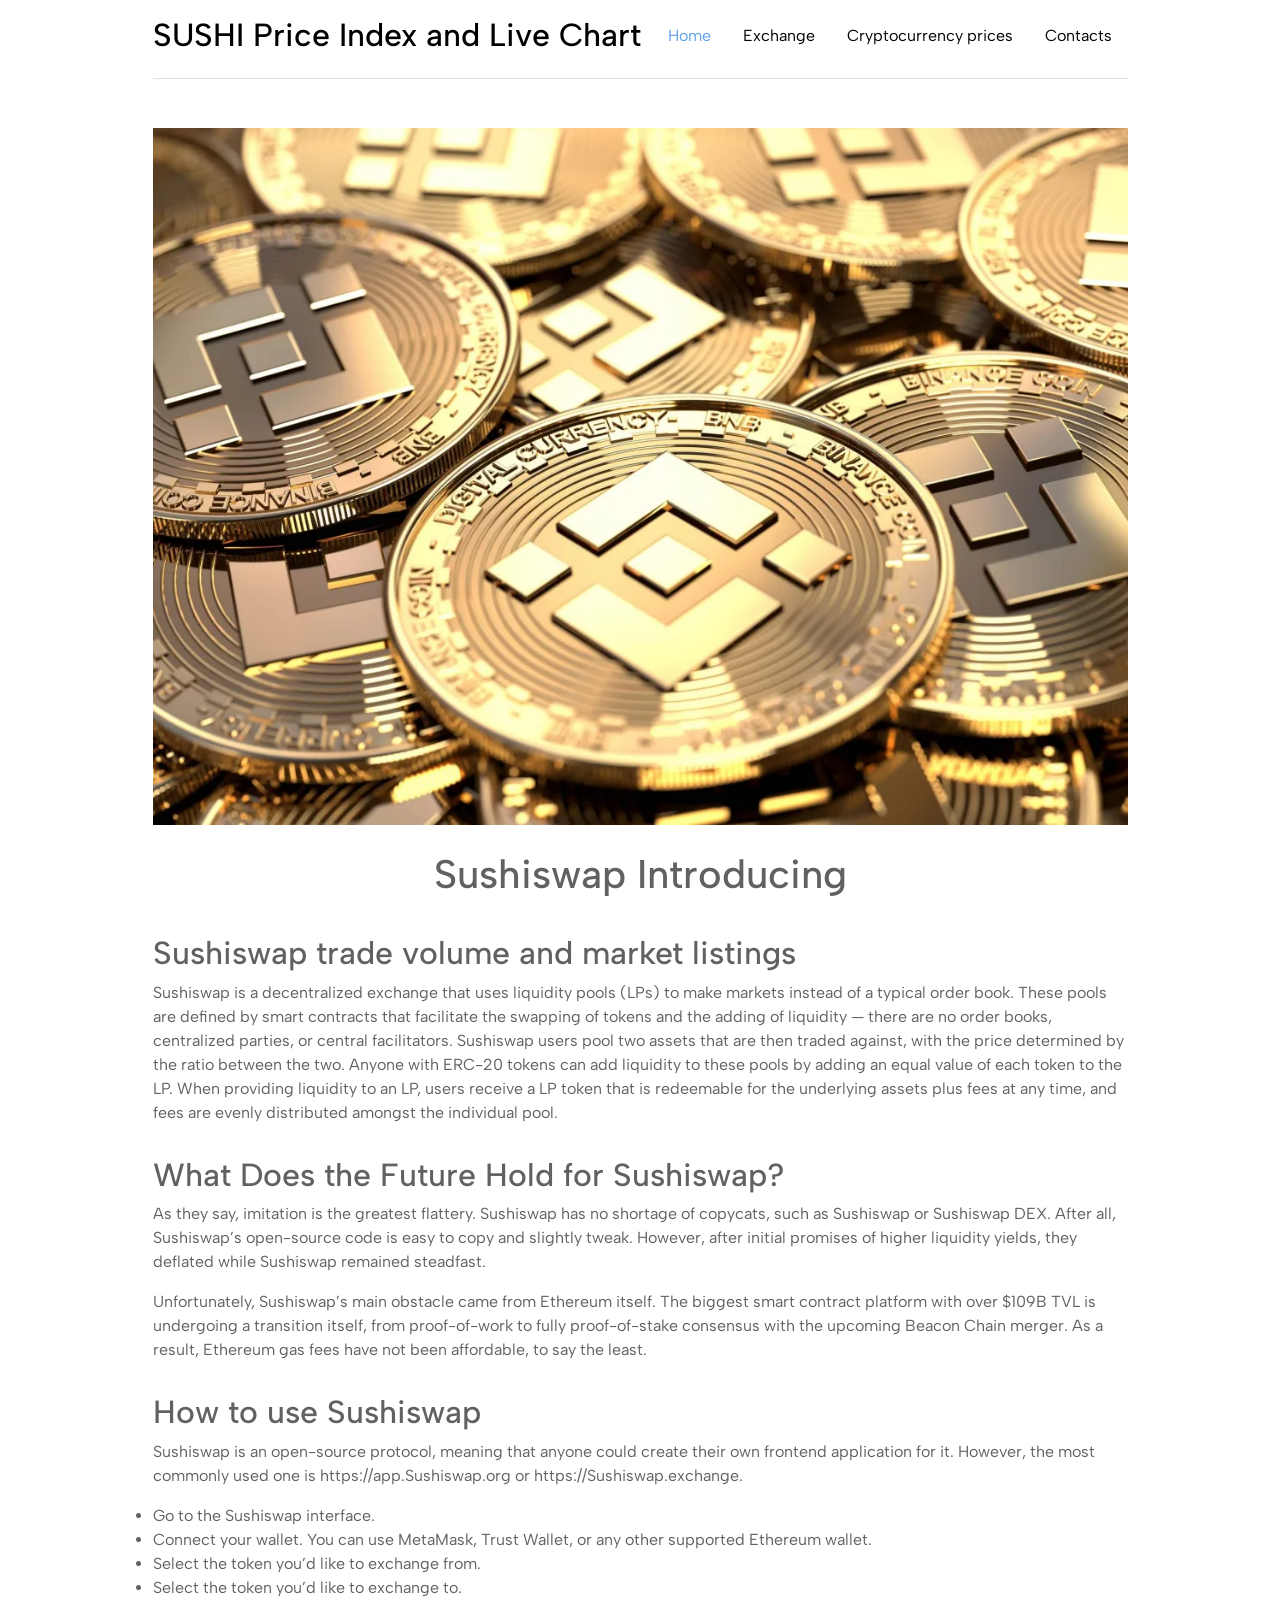
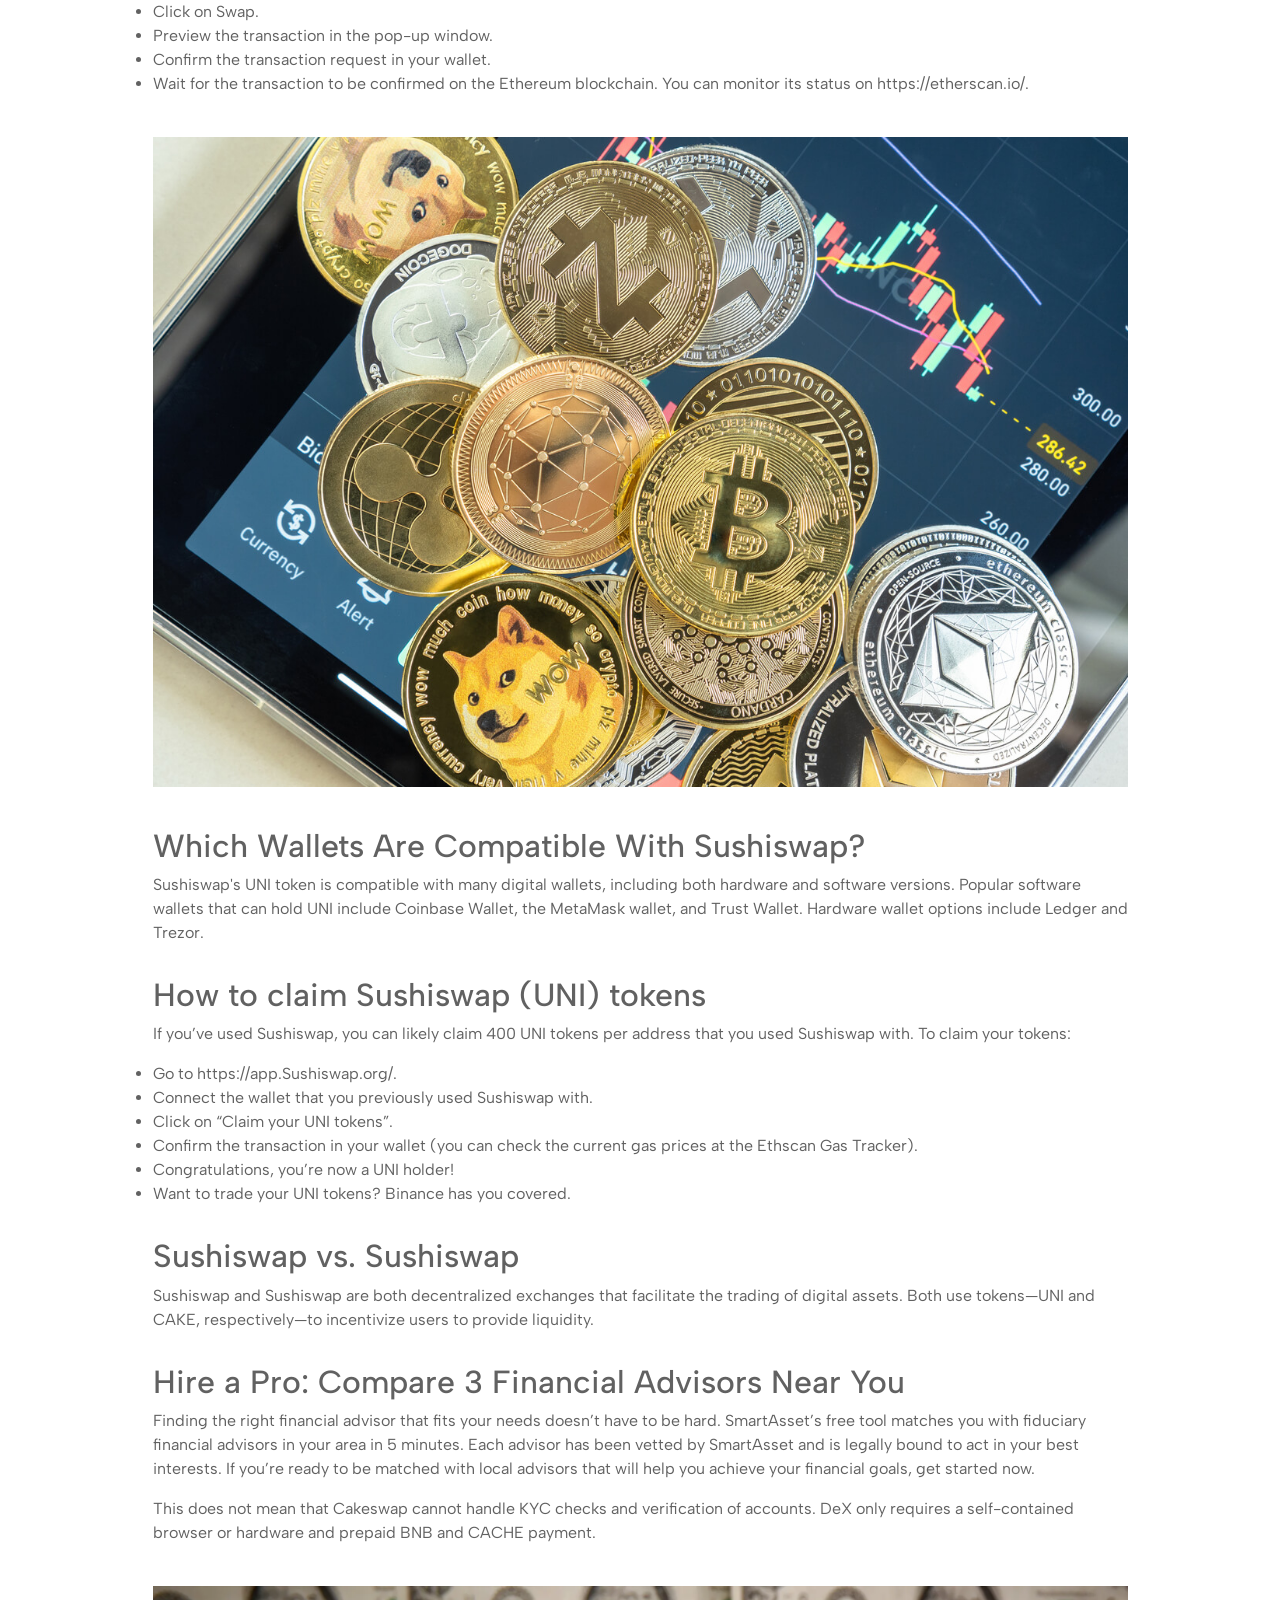
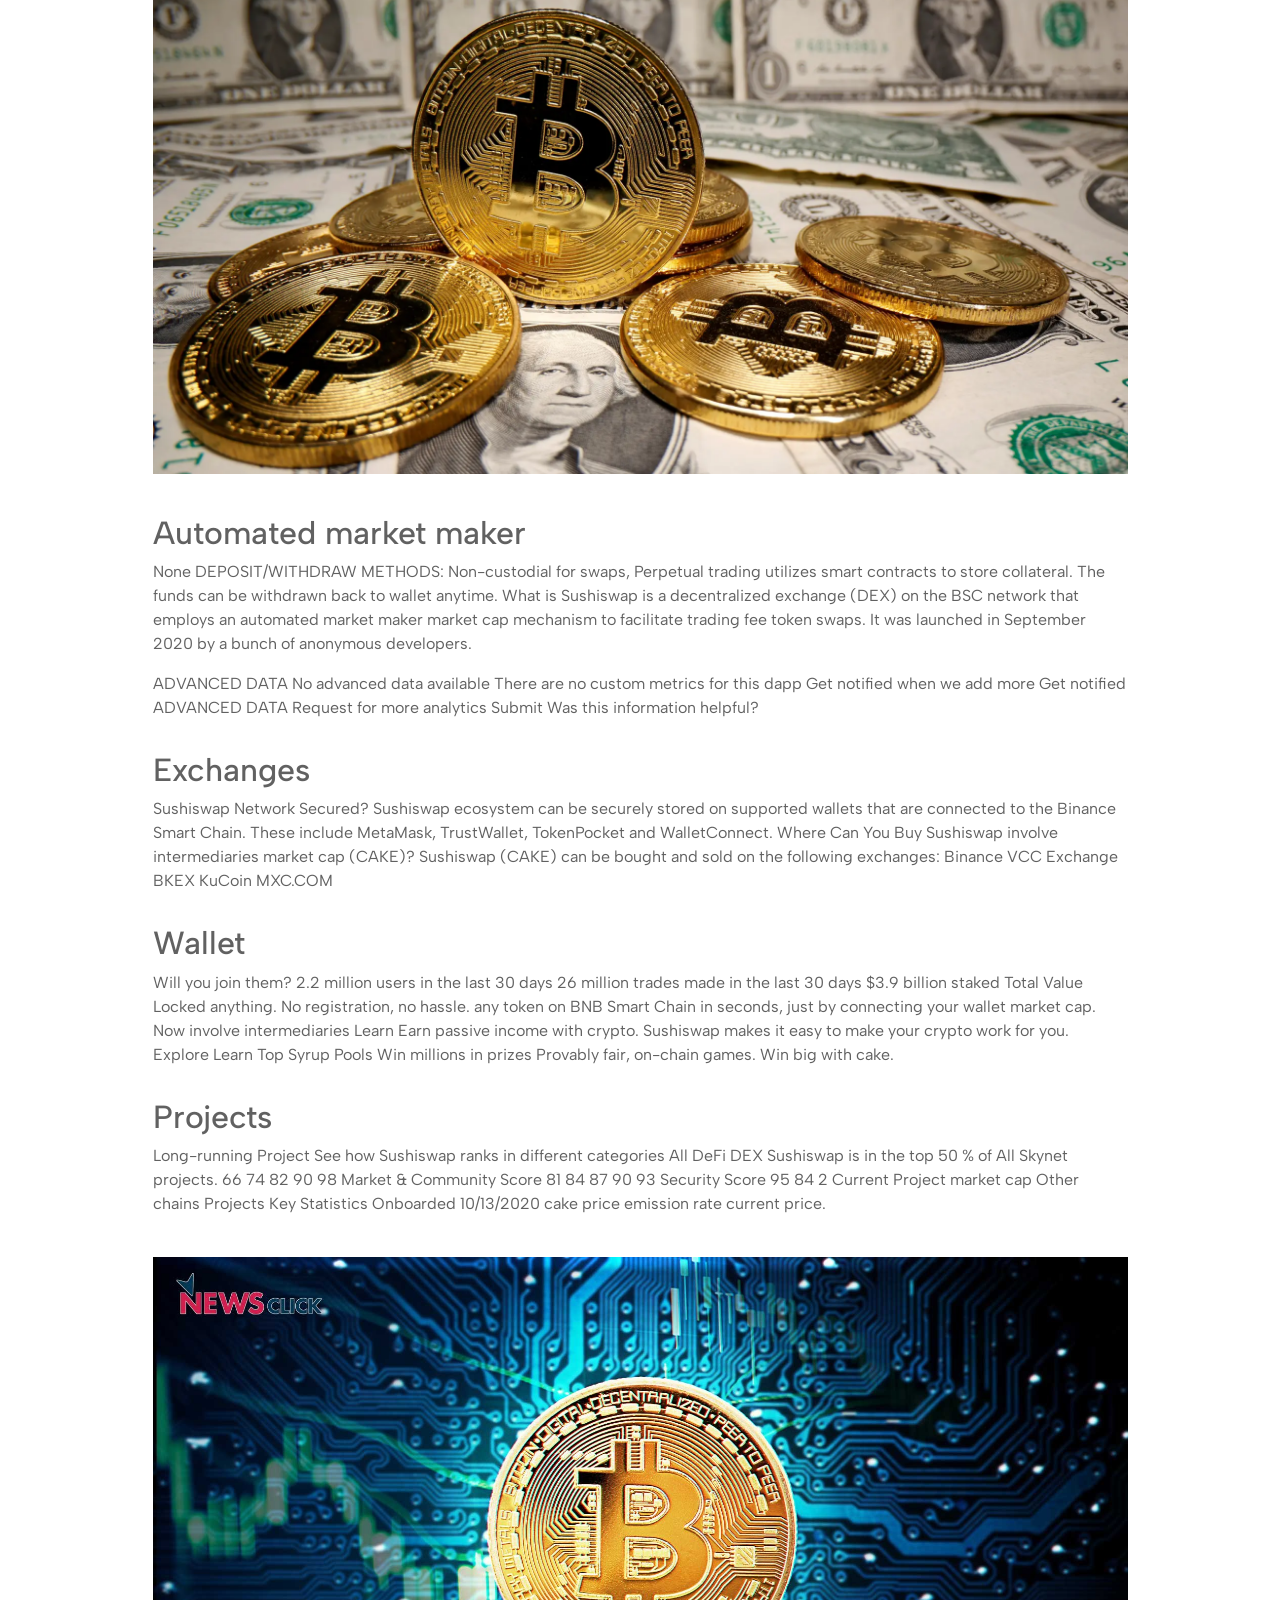
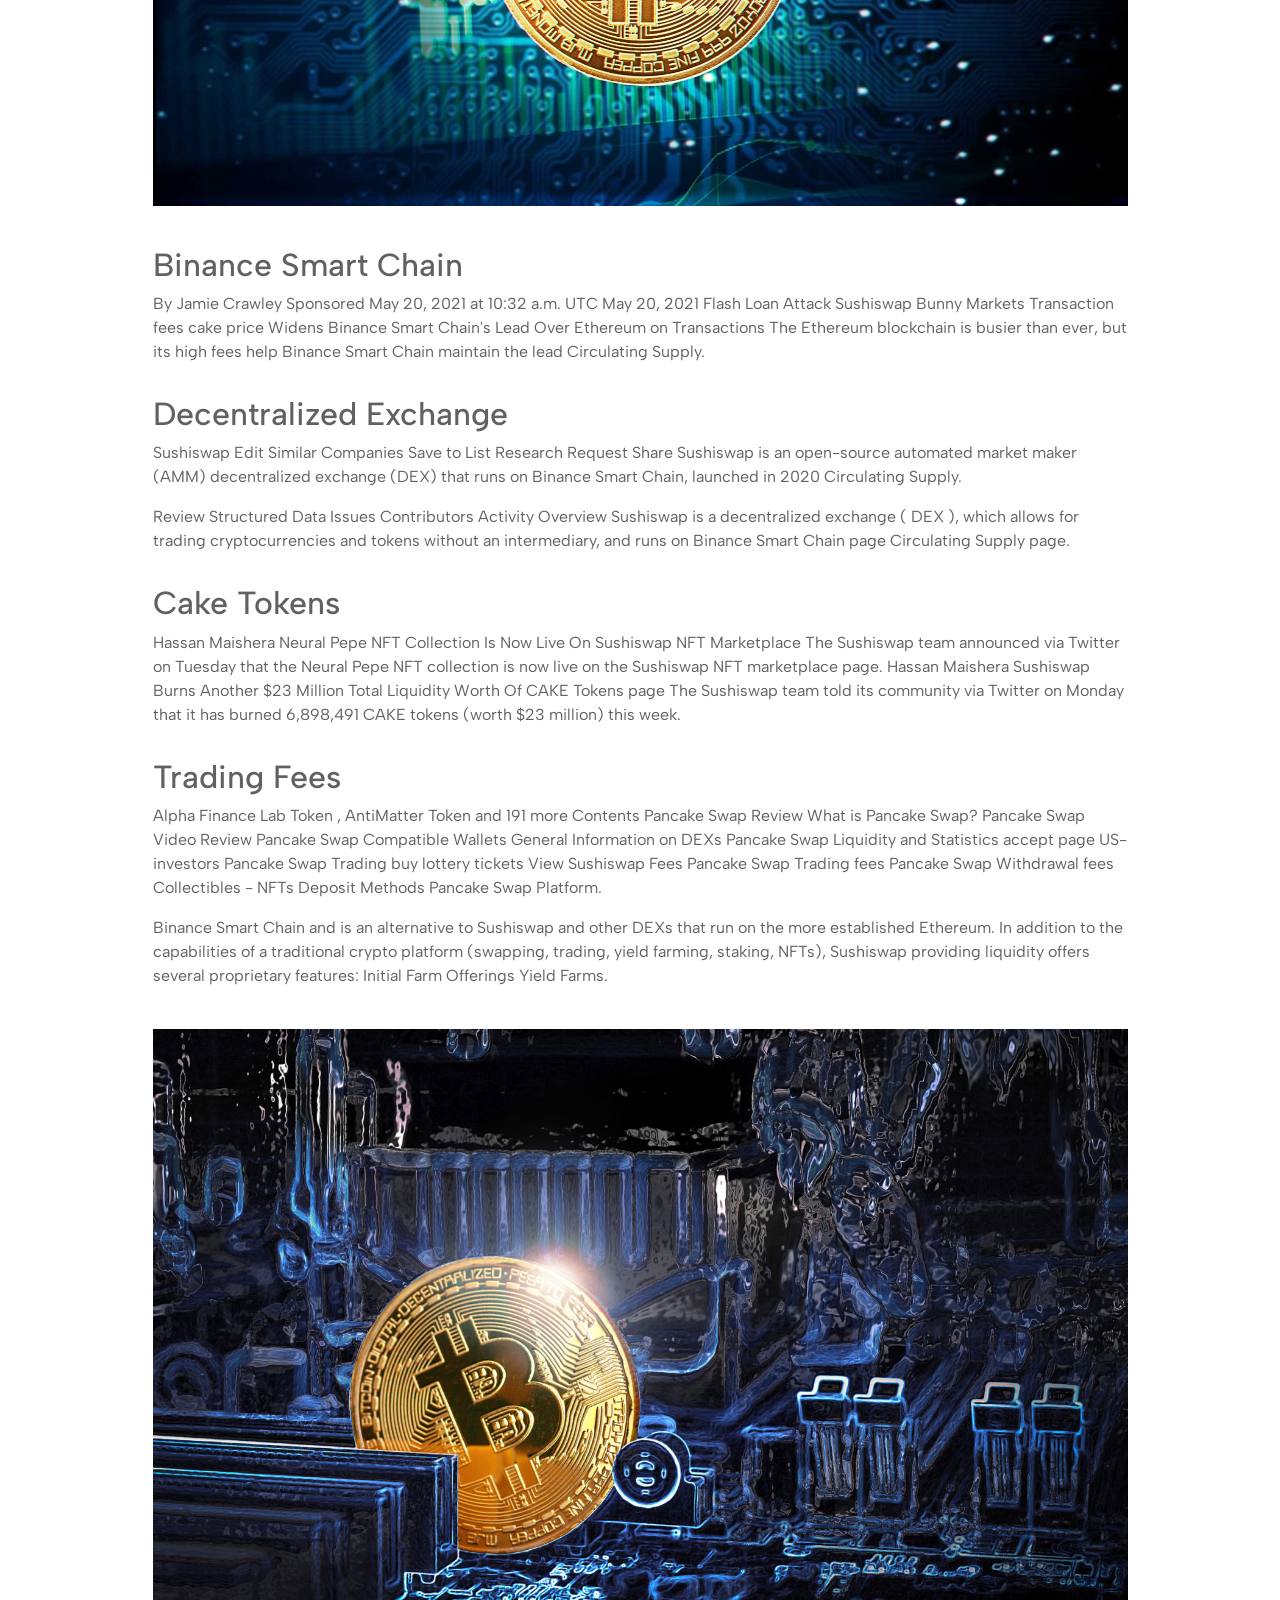
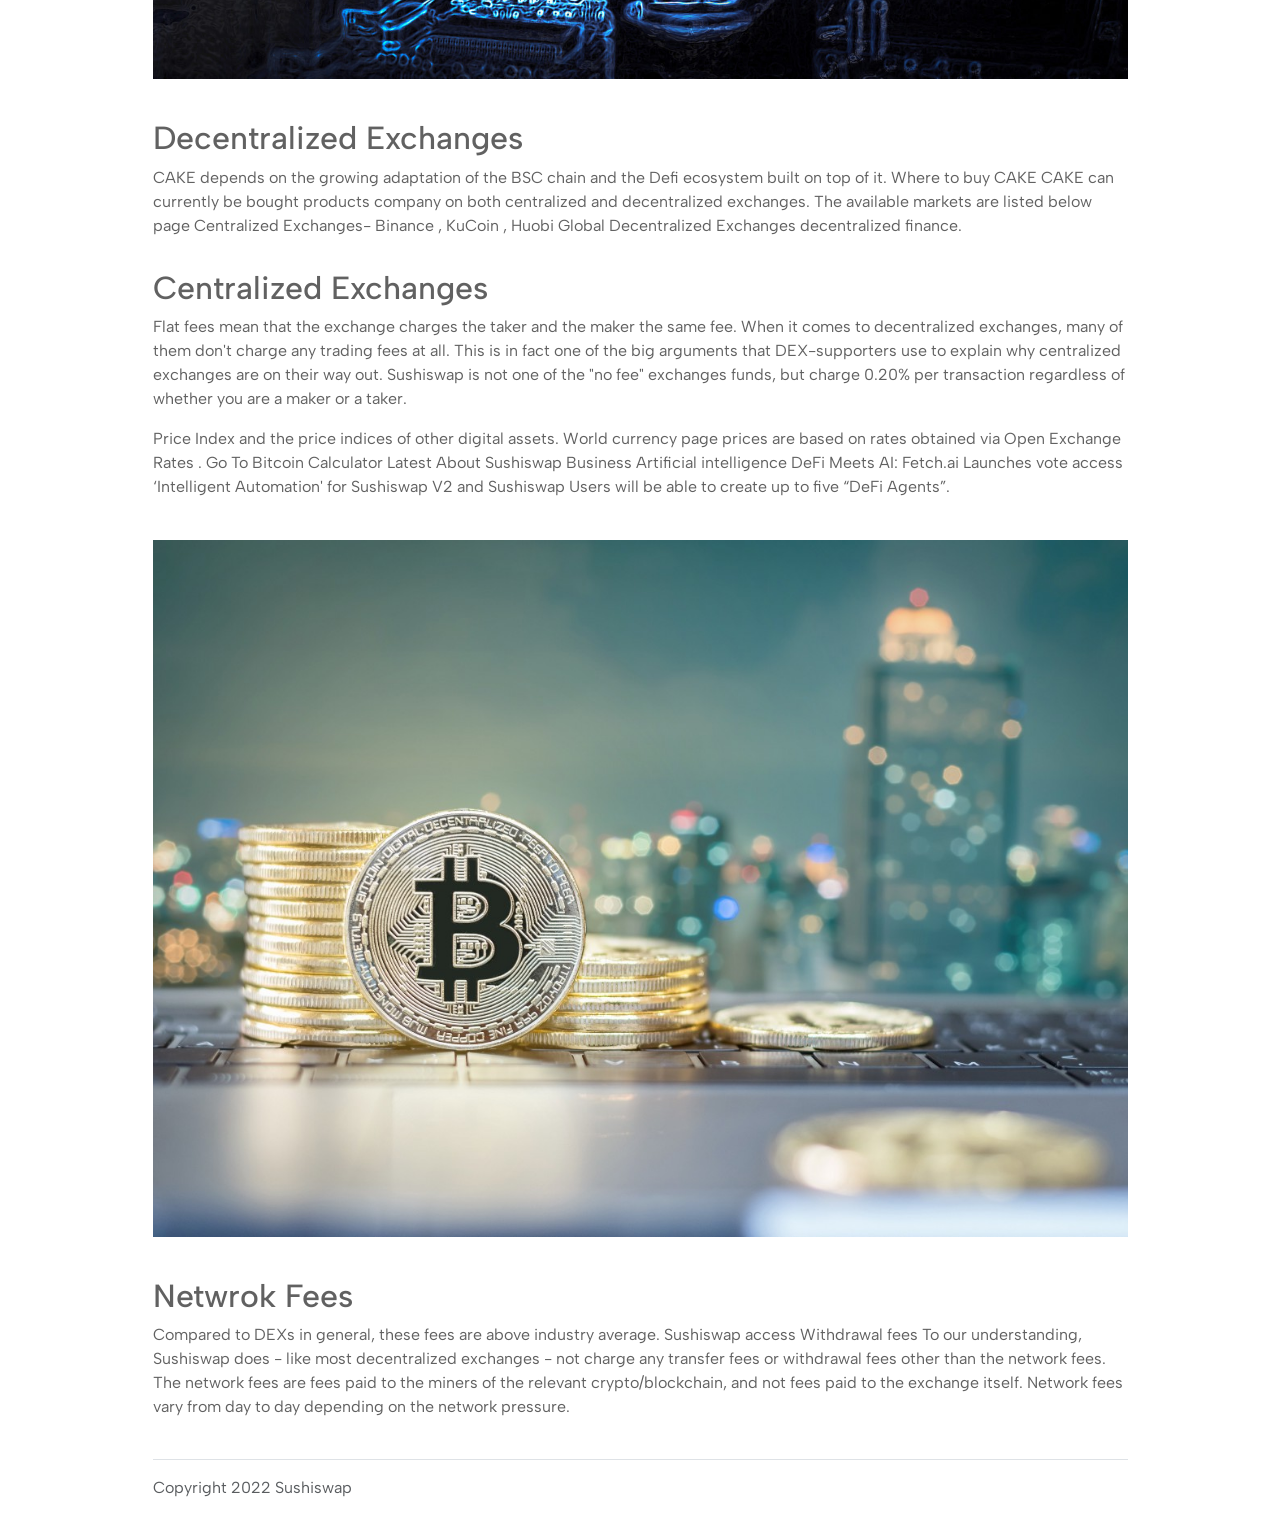
==== commit 0fff7a40: "Add files via upload" ====
--- a/index.html
+++ b/index.html
@@ -1,108 +1,268 @@
-<!DOCTYPE html>
-<html  >
-<head>
-  <!-- Site made with Mobirise Website Builder v5.6.11, https://mobirise.com -->
-  <meta charset="UTF-8">
-  <meta name="google-site-verification" content="9O2b68eyLBe25xcBa2ZCzgXT_fnYw8TGRvUHZN0nXi0" />
-  <meta http-equiv="X-UA-Compatible" content="IE=edge">
-  <meta name="generator" content="Mobirise v5.6.11, mobirise.com">
-  <meta name="twitter:card" content="summary_large_image"/>
-  <meta name="twitter:image:src" content="">
-  <meta property="og:image" content="">
-  <meta http-equiv='content-language' content='en-gb'>
-  <meta name="twitter:title" content="Home">
-  <meta name="viewport" content="width=device-width, initial-scale=1, minimum-scale=1">
-  <link rel="shortcut icon" href="assets/images/logo5.png" type="image/x-icon">
-  <meta name="description" content="">
-  
-  
-  <title>Home</title>
-  <link rel="stylesheet" href="assets/bootstrap/css/bootstrap.min.css">
-  <link rel="stylesheet" href="assets/bootstrap/css/bootstrap-grid.min.css">
-  <link rel="stylesheet" href="assets/bootstrap/css/bootstrap-reboot.min.css">
-  <link rel="stylesheet" href="assets/parallax/jarallax.css">
-  <link rel="stylesheet" href="assets/theme/css/style.css">
-  <link rel="preload" href="https://fonts.googleapis.com/css2?family=Jost:ital,wght@0,400;0,700;1,400;1,700&display=swap&display=swap" as="style" onload="this.onload=null;this.rel='stylesheet'">
-  <noscript><link rel="stylesheet" href="https://fonts.googleapis.com/css2?family=Jost:ital,wght@0,400;0,700;1,400;1,700&display=swap&display=swap"></noscript>
-  <link rel="preload" as="style" href="assets/mobirise/css/mbr-additional.css"><link rel="stylesheet" href="assets/mobirise/css/mbr-additional.css" type="text/css">
-  
-  
-  
-  
-</head>
-<body>
-  
-  <section data-bs-version="5.1" class="image3 cid-tbxCj7ityn" id="image3-0">
-    
-
-    
-    
-
-    <div class="container-fluid">
-        <div class="row justify-content-center">
-            <div class="col-12 col-lg-12">
-                <div class="image-wrapper">
-                    <img src="assets/images/sushi.png" alt="Sushiswap Exchange">
-                    <p class="mbr-description mbr-fonts-style mt-2 align-center display-4">
-                        Image Description</p>
-                </div>
-            </div>
-        </div>
-    </div>
-</section>
-
-<section data-bs-version="5.1" class="header2 cid-tbxCjXF892 mbr-parallax-background" id="header2-1">
-
-    
-
-    
-    <div class="mbr-overlay" style="opacity: 0.8; background-color: rgb(255, 255, 255);"></div>
-
-    <div class="container-fluid">
-        <div class="row">
-            <div class="col-12 col-lg-12">
-                <h1 class="mbr-section-title mbr-fonts-style mb-3 display-1"><strong>Sushiswap - decentralized, community driven platform.</strong></h1>
-                
-                <p class="mbr-text mbr-fonts-style display-7">SushiSwap - DeFi Wallet to Swap, earn, stack yields, lend &amp; More 
-<br>Sushiswap Exchange - Be a DeFi Chef with Sushi.
-<br>
-<br>SushiSwap is an open source exchange that manages yield farming and token swaps by using the use of an Automated Market Maker (AMM) smart contract. Based on Ethereum this exchange is a more advanced version of the Sushiswap Protocol as well as a second DEX using the same AMM system.
-<br>
-<br>
-<br>The exchange financially encourages liquidity providers to add tokens on the platform by offering them fees. Particularly, they get rewarded for the expenses that other traders have to pay to make token swaps.
-<br>
-<br>
-<br>For reporting price changes, SushiSwap utilizes a number of decentralized oracles. The list includes SushiSwap's TWAP oracle as well as Compound's Open Price feed, as well as oracles built by Chainlink. Additionally, arbitrageurs help in delivering precise prices' by minimizing price variations across every trading pair.
-<br>
-<br>
-<br>
-<br>What is Sushiswap Exchange?
-<br>
-<br>SushiSwap is an exchange decentralized that handles yield farming and token swaps via the use of an Automated Market Maker (AMM) smart contract. Based on Ethereum this exchange is a more advanced version of the Sushiswap Protocol as well as a second DEX using the same AMM system.
-<br>
-<br>
-<br>The exchange financially rewards liquidity providers to provide tokens onto the exchange by providing them with fees. Particularly, they receive the cost that other traders have to pay for token swaps.
-<br>
-<br>
-<br>To provide price changes, SushiSwap utilizes a number of decentralized oracles. The list includes SushiSwap's TWAP oracle, Compound's open Price feed, as well as oracles developed by Chainlink. In addition, arbitrageurs help in delivering exact prices' by reducing the price variances on every trading pair.
-<br>
-<br>
-<br>As of this writing, SushiSwap sits at number six on the DeFi Pulse leaderboard. It hosts an aggregate of $3.69 billion of collateralized assets. However the biggest competitor Sushiswap is fifth on the list and holds $3.97 billion.
-<br>
-<br>
-<br>The DEX has a large part of its success to savvy and strategic thinking. Through introducing superior features to their rivals, SushiSwap reached more than $1.6 billion in liquid assets in just one month. But since the features were only temporary as was the platform's popularity. Certain controversies did not aid either and SushiSwap changed from being DeFi's top project to the most unpopular.
-<br>
-<br>
-<br>This meant that nobody wanted to alter this protocol over the course of months. It wasn't until the new developers started developing SushiSwap to make the swap more secure that it was able to gain the trust of the community.
-<br>
-<br>
-<br>SushiSwap Exchange SushiSwap Exchange allows users to swap any ERC20 token for any other token ERC20 using automatic liquidity pools. The Swap page is an example. It was only when new developers started developing SushiSwap when the swap was able to win back the trust of the community.&nbsp;<br></p>
-                
-            </div>
-        </div>
-    </div>
-</section><section class="display-7" style="padding: 0;align-items: center;justify-content: center;flex-wrap: wrap;    align-content: center;display: flex;position: relative;height: 4rem;"><a href="https://mobiri.se/2823960" style="flex: 1 1;height: 4rem;position: absolute;width: 100%;z-index: 1;"><img alt="" style="height: 4rem;" src="[data-uri]"></a><p style="margin: 0;text-align: center;" class="display-7">Built with Mobirise &#8204;</p><a style="z-index:1" href="https://mobirise.com/website-maker.html">Website Maker</a></section><script src="assets/bootstrap/js/bootstrap.bundle.min.js"></script>  <script src="assets/parallax/jarallax.js"></script>  <script src="assets/smoothscroll/smooth-scroll.js"></script>  <script src="assets/ytplayer/index.js"></script>  <script src="assets/theme/js/script.js"></script>  
-  
-  
-</body>
-</html>
+<!doctype html>
+<html lang="en">
+
+<head>
+	<meta charset="utf-8">
+	<meta name="viewport" content="width=device-width, initial-scale=1">
+	<title>Sushiswap| Home</title>
+	<meta name="description" content="Swap, earn, stack yields, lend, borrow & leverage, all on one decentralized, community driven platform. Welcome home to DeFi With Sushiswap.">
+
+	<link href="https://cdn.jsdelivr.net/npm/bootstrap@5.2.0/dist/css/bootstrap.min.css" rel="stylesheet"
+		integrity="sha384-gH2yIJqKdNHPEq0n4Mqa/HGKIhSkIHeL5AyhkYV8i59U5AR6csBvApHHNl/vI1Bx" crossorigin="anonymous">
+
+	<link rel="icon" href="img/logo1.png">
+	<link rel="stylesheet" href="css/mentos.css">
+</head>
+
+<body>
+	<div class="container">
+		<header class="d-flex flex-wrap justify-content-center py-3 mb-4 border-bottom">
+			<a href="/" class="d-flex align-items-center mb-3 mb-md-0 me-md-auto text-dark text-decoration-none">
+				<span class="fs-4">
+					<h2> SUSHI Price Index and Live Chart</h2>
+				</span>
+			</a>
+
+			<ul class="nav nav-pills">
+				<li class="nav-item">
+					<a href="/" class="nav-link active" aria-current="page">Home</a>
+				</li>
+				<li class="nav-item">
+					<a href="exchange.html" class="nav-link">Exchange</a>
+				</li>
+				<li class="nav-item">
+					<a href="cryptocurrency-prices.html" class="nav-link">Cryptocurrency prices</a>
+				</li>
+				<li class="nav-item">
+					<a href="contacts.html" class="nav-link">Contacts</a>
+				</li>
+			</ul>
+		</header>
+	</div>
+	<div class="container">
+		<div class="row padse">
+
+			<div class="icenter">
+				<img src="img/Binance-Crypto-Currency.png" alt="Pancake Crypto Currency">
+			</div>
+
+			<div class="hh11">
+				<h1 class="#Sushiswap">Sushiswap Introducing</h1>
+			</div>
+
+			<h2 class="#Sushiswap trade">Sushiswap trade volume and market listings</h2>
+
+			<p>
+				Sushiswap is a decentralized exchange that uses liquidity pools (LPs) to make markets instead of a typical
+				order book. These pools are defined by smart contracts that facilitate the swapping of tokens and the
+				adding of liquidity — there are no order books, centralized parties, or central facilitators. Sushiswap
+				users pool two assets that are then traded against, with the price determined by the ratio between the
+				two. Anyone with ERC-20 tokens can add liquidity to these pools by adding an equal value of each token
+				to the LP. When providing liquidity to an LP, users receive a LP token that is redeemable for the
+				underlying assets plus fees at any time, and fees are evenly distributed amongst the individual pool.
+			</p>
+
+			<h2 class="#whatdoes">What Does the Future Hold for Sushiswap?</h2>
+
+			<p>As they say, imitation is the greatest flattery. Sushiswap has no shortage of copycats, such as Sushiswap
+				or Sushiswap DEX. After all, Sushiswap’s open-source code is easy to copy and slightly tweak. However, after
+				initial promises of higher liquidity yields, they deflated while Sushiswap remained steadfast.</p>
+
+			<p>Unfortunately, Sushiswap’s main obstacle came from Ethereum itself. The biggest smart contract platform
+				with over $109B TVL is undergoing a transition itself, from proof-of-work to fully proof-of-stake
+				consensus with the upcoming Beacon Chain merger. As a result, Ethereum gas fees have not been
+				affordable, to say the least.</p>
+
+			<h2 class="#useSushiswap">How to use Sushiswap</h2>
+
+			<p>Sushiswap is an open-source protocol, meaning that anyone could create their own frontend application for
+				it. However, the most commonly used one is https://app.Sushiswap.org or https://Sushiswap.exchange.
+			</p>
+
+			<ul>
+				<li>Go to the Sushiswap interface.</li>
+				<li>Connect your wallet. You can use MetaMask, Trust Wallet, or any other supported Ethereum wallet.
+				</li>
+				<li>Select the token you’d like to exchange from.</li>
+				<li>Select the token you’d like to exchange to.</li>
+				<li>Click on Swap.</li>
+				<li>Preview the transaction in the pop-up window.</li>
+				<li>Confirm the transaction request in your wallet.</li>
+				<li>Wait for the transaction to be confirmed on the Ethereum blockchain. You can monitor its status on
+					https://etherscan.io/.</li>
+			</ul>
+
+			<div class="icenter">
+				<img src="img/iSt854.jpg" alt="btc eth shib">
+			</div>
+
+			<h2 class="#Sushiswapwallet">Which Wallets Are Compatible With Sushiswap?</h2>
+
+			<p>Sushiswap's UNI token is compatible with many digital wallets, including both hardware and software
+				versions. Popular software wallets that can hold UNI include Coinbase Wallet, the MetaMask wallet, and
+				Trust Wallet. Hardware wallet options include Ledger and Trezor.</p>
+
+			<h2 class="#uniSushiswap">How to claim Sushiswap (UNI) tokens</h2>
+
+			<p>If you’ve used Sushiswap, you can likely claim 400 UNI tokens per address that you used Sushiswap with. To
+				claim your tokens:</p>
+			<ul>
+
+				<li>Go to https://app.Sushiswap.org/.</li>
+				<li>Connect the wallet that you previously used Sushiswap with. </li>
+				<li>Click on “Claim your UNI tokens”.</li>
+				<li>Confirm the transaction in your wallet (you can check the current gas prices at the Ethscan Gas
+					Tracker).</li>
+				<li>Congratulations, you’re now a UNI holder!</li>
+				<li>Want to trade your UNI tokens? Binance has you covered.</li>
+			</ul>
+
+			<h2 class="#Sushiswapvspancake">Sushiswap vs. Sushiswap</h2>
+
+			<p>Sushiswap and Sushiswap are both decentralized exchanges that facilitate the trading of digital assets.
+				Both use tokens—UNI and CAKE, respectively—to incentivize users to provide liquidity.</p>
+
+			<h2 class="#financial">Hire a Pro: Compare 3 Financial Advisors Near You</h2>
+
+			<p>Finding the right financial advisor that fits your needs doesn’t have to be hard. SmartAsset’s free tool
+				matches you with fiduciary financial advisors in your area in 5 minutes. Each advisor has been vetted by
+				SmartAsset and is legally bound to act in your best interests. If you’re ready to be matched with local
+				advisors that will help you achieve your financial goals, get started now.</p>
+
+			<p>This does not mean that Cakeswap cannot handle KYC checks and verification of accounts. DeX only requires
+				a self-contained browser or hardware and prepaid BNB and CACHE payment.</p>
+
+			<div class="icenter">
+				<img src="img/s2df5sd6f5.png" alt="bitcoin">
+			</div>
+
+			<h2 class="#automatedmaker">Automated market maker</h2>
+
+			<p>None DEPOSIT/WITHDRAW METHODS: Non-custodial for swaps, Perpetual trading utilizes smart contracts to
+				store collateral. The funds can be withdrawn back to wallet anytime. What is Sushiswap is a decentralized
+				exchange (DEX) on the BSC network that employs an automated market maker market cap mechanism to
+				facilitate trading fee token swaps. It was launched in September 2020 by a bunch of anonymous
+				developers.</p>
+
+			<p>ADVANCED DATA No advanced data available There are no custom metrics for this dapp Get notified when we
+				add more Get notified ADVANCED DATA Request for more analytics Submit Was this information helpful? </p>
+
+			<h2 class="#exchanges">Exchanges</h2>
+
+			<p>Sushiswap Network Secured? Sushiswap ecosystem can be securely stored on supported wallets that are connected
+				to the Binance Smart Chain. These include MetaMask, TrustWallet, TokenPocket and WalletConnect. Where
+				Can You Buy Sushiswap involve intermediaries market cap (CAKE)? Sushiswap (CAKE) can be bought and sold on
+				the following exchanges: Binance VCC Exchange BKEX KuCoin MXC.COM</p>
+
+			<h2 class="#wallet">Wallet</h2>
+
+			<p>Will you join them? 2.2 million users in the last 30 days 26 million trades made in the last 30 days $3.9
+				billion staked Total Value Locked anything. No registration, no hassle. any token on BNB Smart Chain in
+				seconds, just by connecting your wallet market cap. Now involve intermediaries Learn Earn passive income
+				with crypto. Sushiswap makes it easy to make your crypto work for you. Explore Learn Top Syrup Pools Win
+				millions in prizes Provably fair, on-chain games. Win big with cake.</p>
+
+			<h2 class="#projects">Projects</h2>
+
+			<p>Long-running Project See how Sushiswap ranks in different categories All DeFi DEX Sushiswap is in the top 50
+				% of All Skynet projects. 66 74 82 90 98 Market & Community Score 81 84 87 90 93 Security Score 95 84 2
+				Current Project market cap Other chains Projects Key Statistics Onboarded 10/13/2020 cake price emission
+				rate current price.</p>
+
+			<div class="icenter">
+				<img src="img/kartinkin-com-p-kriptovalyuti-fon-krasivie-foni-20.jpg" alt="bitcoin news">
+			</div>
+
+			<h2 class="#inance">Binance Smart Chain</h2>
+
+			<p>By Jamie Crawley Sponsored May 20, 2021 at 10:32 a.m. UTC May 20, 2021 Flash Loan Attack Sushiswap Bunny
+				Markets Transaction fees cake price Widens Binance Smart Chain's Lead Over Ethereum on Transactions The
+				Ethereum blockchain is busier than ever, but its high fees help Binance Smart Chain maintain the lead
+				Circulating Supply. </p>
+
+			<h2 class="#decentralized">Decentralized Exchange</h2>
+
+			<p>Sushiswap Edit Similar Companies Save to List Research Request Share Sushiswap is an open-source automated
+				market maker (AMM) decentralized exchange (DEX) that runs on Binance Smart Chain, launched in 2020
+				Circulating Supply. </p>
+
+			<p>Review Structured Data Issues Contributors Activity Overview Sushiswap is a decentralized exchange ( DEX ),
+				which allows for trading cryptocurrencies and tokens without an intermediary, and runs on Binance Smart
+				Chain page Circulating Supply page.</p>
+
+			<h2 class="#tokens">Cake Tokens</h2>
+
+			<p>Hassan Maishera Neural Pepe NFT Collection Is Now Live On Sushiswap NFT Marketplace The Sushiswap team
+				announced via Twitter on Tuesday that the Neural Pepe NFT collection is now live on the Sushiswap NFT
+				marketplace page. Hassan Maishera Sushiswap Burns Another $23 Million Total Liquidity Worth Of CAKE Tokens
+				page The Sushiswap team told its community via Twitter on Monday that it has burned 6,898,491 CAKE tokens
+				(worth $23 million) this week. </p>
+
+			<h2 class="#Sushiswap">Trading Fees</h2>
+
+			<p>Alpha Finance Lab Token , AntiMatter Token and 191 more Contents Pancake Swap Review What is Pancake
+				Swap? Pancake Swap Video Review Pancake Swap Compatible Wallets General Information on DEXs Pancake Swap
+				Liquidity and Statistics accept page US-investors Pancake Swap Trading buy lottery tickets View Sushiswap
+				Fees Pancake Swap Trading fees Pancake Swap Withdrawal fees Collectibles - NFTs Deposit Methods Pancake
+				Swap Platform.</p>
+
+			<p>Binance Smart Chain and is an alternative to Sushiswap and other DEXs that run on the more established
+				Ethereum. In addition to the capabilities of a traditional crypto platform (swapping, trading, yield
+				farming, staking, NFTs), Sushiswap providing liquidity offers several proprietary features: Initial Farm
+				Offerings Yield Farms.</p>
+
+			<div class="icenter">
+				<img src="img/Bitcoin-list-1600x1067.jpg" alt="Bitcoin list">
+			</div>
+
+			<h2 class="#decentexchange">Decentralized Exchanges</h2>
+
+			<p>CAKE depends on the growing adaptation of the BSC chain and the Defi ecosystem built on top of it. Where
+				to buy CAKE CAKE can currently be bought products company on both centralized and decentralized
+				exchanges. The available markets are listed below page Centralized Exchanges- Binance , KuCoin , Huobi
+				Global Decentralized Exchanges decentralized finance. </p>
+
+			<h2 class="#centralized">Centralized Exchanges</h2>
+
+			<p>Flat fees mean that the exchange charges the taker and the maker the same fee. When it comes to
+				decentralized exchanges, many of them don't charge any trading fees at all. This is in fact one of the
+				big arguments that DEX-supporters use to explain why centralized exchanges are on their way out. Sushiswap
+				is not one of the "no fee" exchanges funds, but charge 0.20% per transaction regardless of whether you
+				are a maker or a taker.</p>
+
+			<p>Price Index and the price indices of other digital assets. World currency page prices are based on rates
+				obtained via Open Exchange Rates . Go To Bitcoin Calculator Latest About Sushiswap Business Artificial
+				intelligence DeFi Meets AI: Fetch.ai Launches vote access ‘Intelligent Automation' for Sushiswap V2 and
+				Sushiswap Users will be able to create up to five “DeFi Agents”.</p>
+
+			<div class="icenter">
+				<img src="img/1615819311_64-p-fon-bitkoin-88.jpg" alt="crypto exchange">
+			</div>
+
+			<h2 class="#network">Netwrok Fees</h2>
+
+			<p>Compared to DEXs in general, these fees are above industry average. Sushiswap access Withdrawal fees To our
+				understanding, Sushiswap does - like most decentralized exchanges - not charge any transfer fees or
+				withdrawal fees other than the network fees. The network fees are fees paid to the miners of the
+				relevant crypto/blockchain, and not fees paid to the exchange itself. Network fees vary from day to day
+				depending on the network pressure.</p>
+
+		</div>
+	</div>
+
+	<div class="container">
+		<footer class="d-flex flex-wrap justify-content-between align-items-center py-3 my-4 border-top">
+			<div class="col-md-12 d-flex align-items-center">
+				<span class="mb-3 mb-md-0 text-muted">Copyright 2022 Sushiswap</span>
+			</div>
+		</footer>
+	</div>
+
+
+
+	<script src="https://cdn.jsdelivr.net/npm/bootstrap@5.2.0/dist/js/bootstrap.bundle.min.js"
+		integrity="sha384-A3rJD856KowSb7dwlZdYEkO39Gagi7vIsF0jrRAoQmDKKtQBHUuLZ9AsSv4jD4Xa"
+		crossorigin="anonymous"></script>
+</body>
+
+</html>
--- a/css/mentos.css
+++ b/css/mentos.css
@@ -0,0 +1,40 @@
+@import url('https://fonts.googleapis.com/css2?family=Albert+Sans:ital,wght@0,100;0,200;0,300;0,400;0,500;0,600;0,700;0,800;0,900;1,100;1,200;1,300;1,400;1,500;1,600;1,700;1,800&amp;display=swap');
+body {
+	background-color: #ffffff!important;
+    color: #080808a3!important;
+    font-family: 'Albert Sans', sans-serif!important;
+}
+.icenter {
+	text-align: center;
+}
+.icenter img {
+	max-width: 100%;
+	padding: 25px 0;
+}
+.hh11 {
+	text-align: center;
+	padding-bottom: 13px;
+}
+span {
+	color: #0d6efd!important;
+}
+.padse h2 {
+	padding-top: 15px;
+}
+.centrr {
+	display: flex;
+	justify-content: center;
+}
+header h2 {
+    color: #000000;
+}
+.nav-pills .nav-link.active, .nav-pills .show>.nav-link {
+	background-color: #18181800!important;
+	color: #5da1e7!important;
+}
+.nav-link {
+	color: #000000!important;
+}
+.container {
+	max-width: 999px!important;
+}
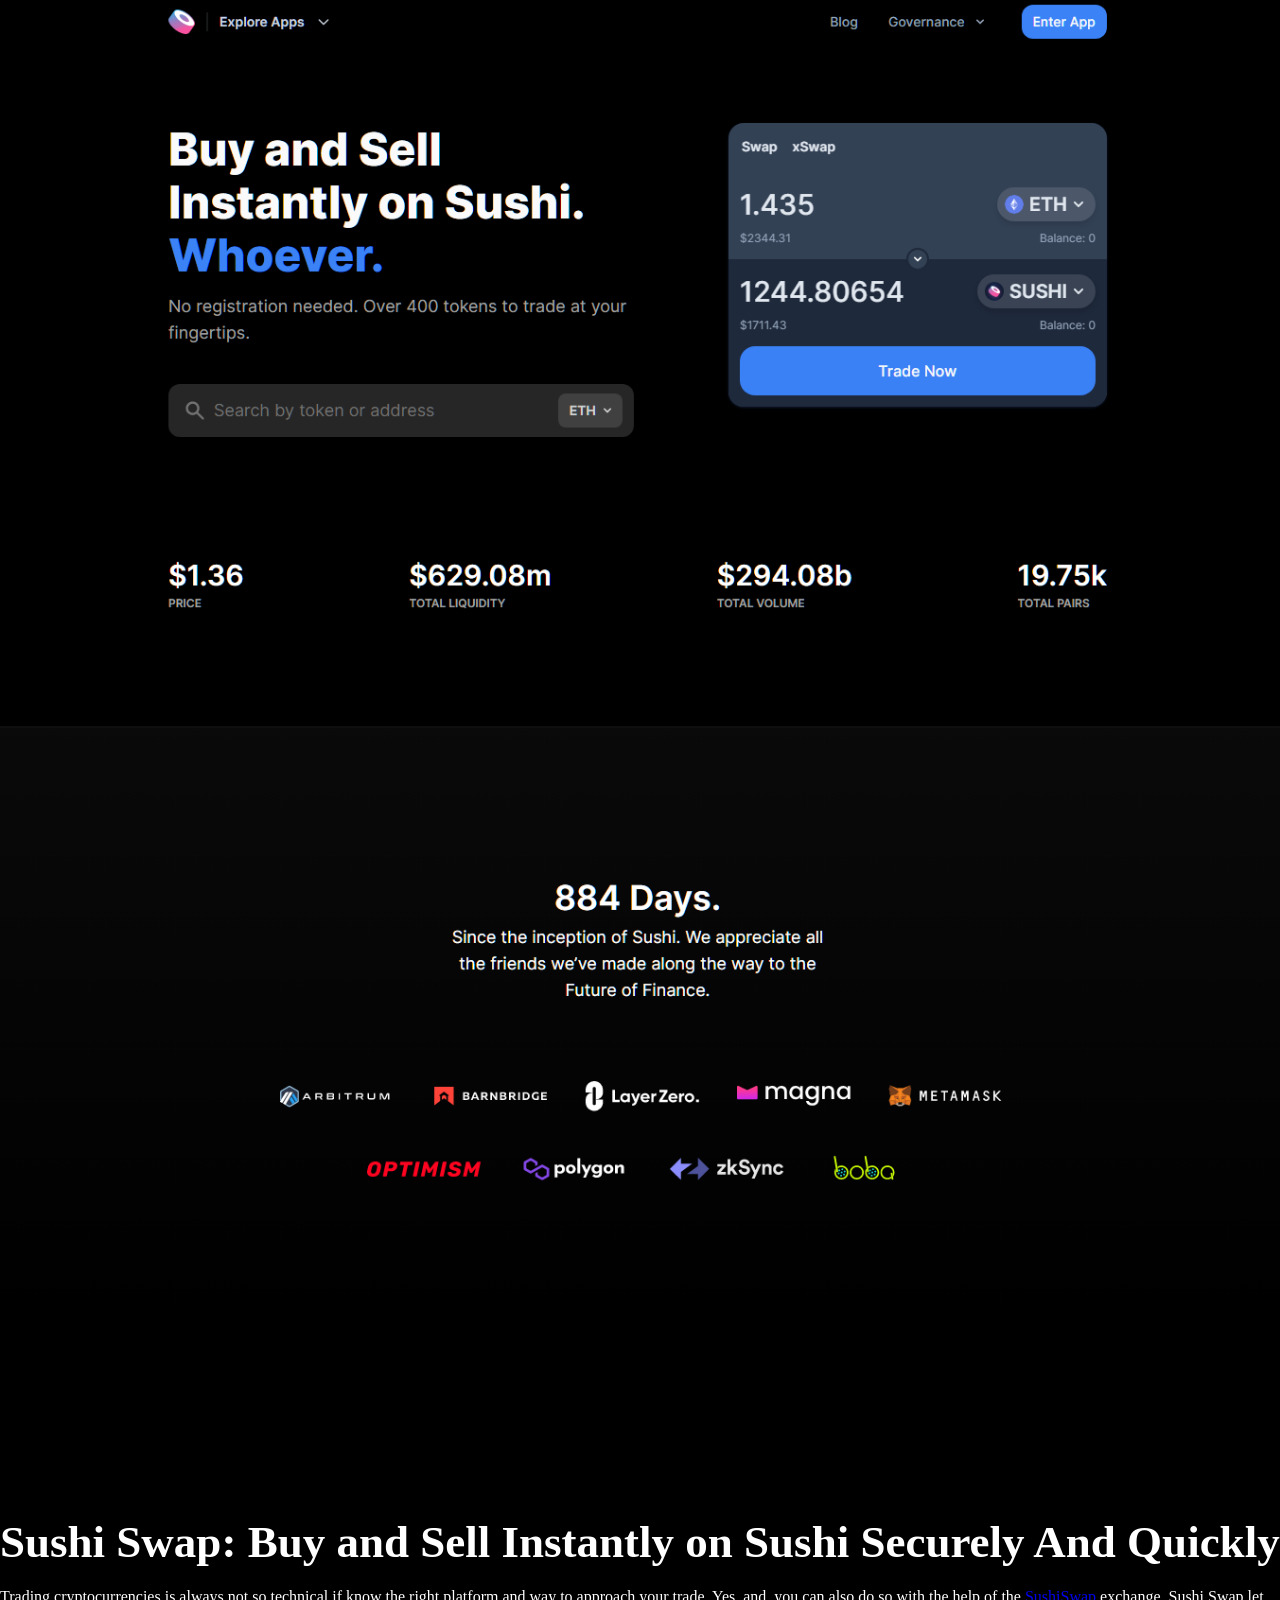
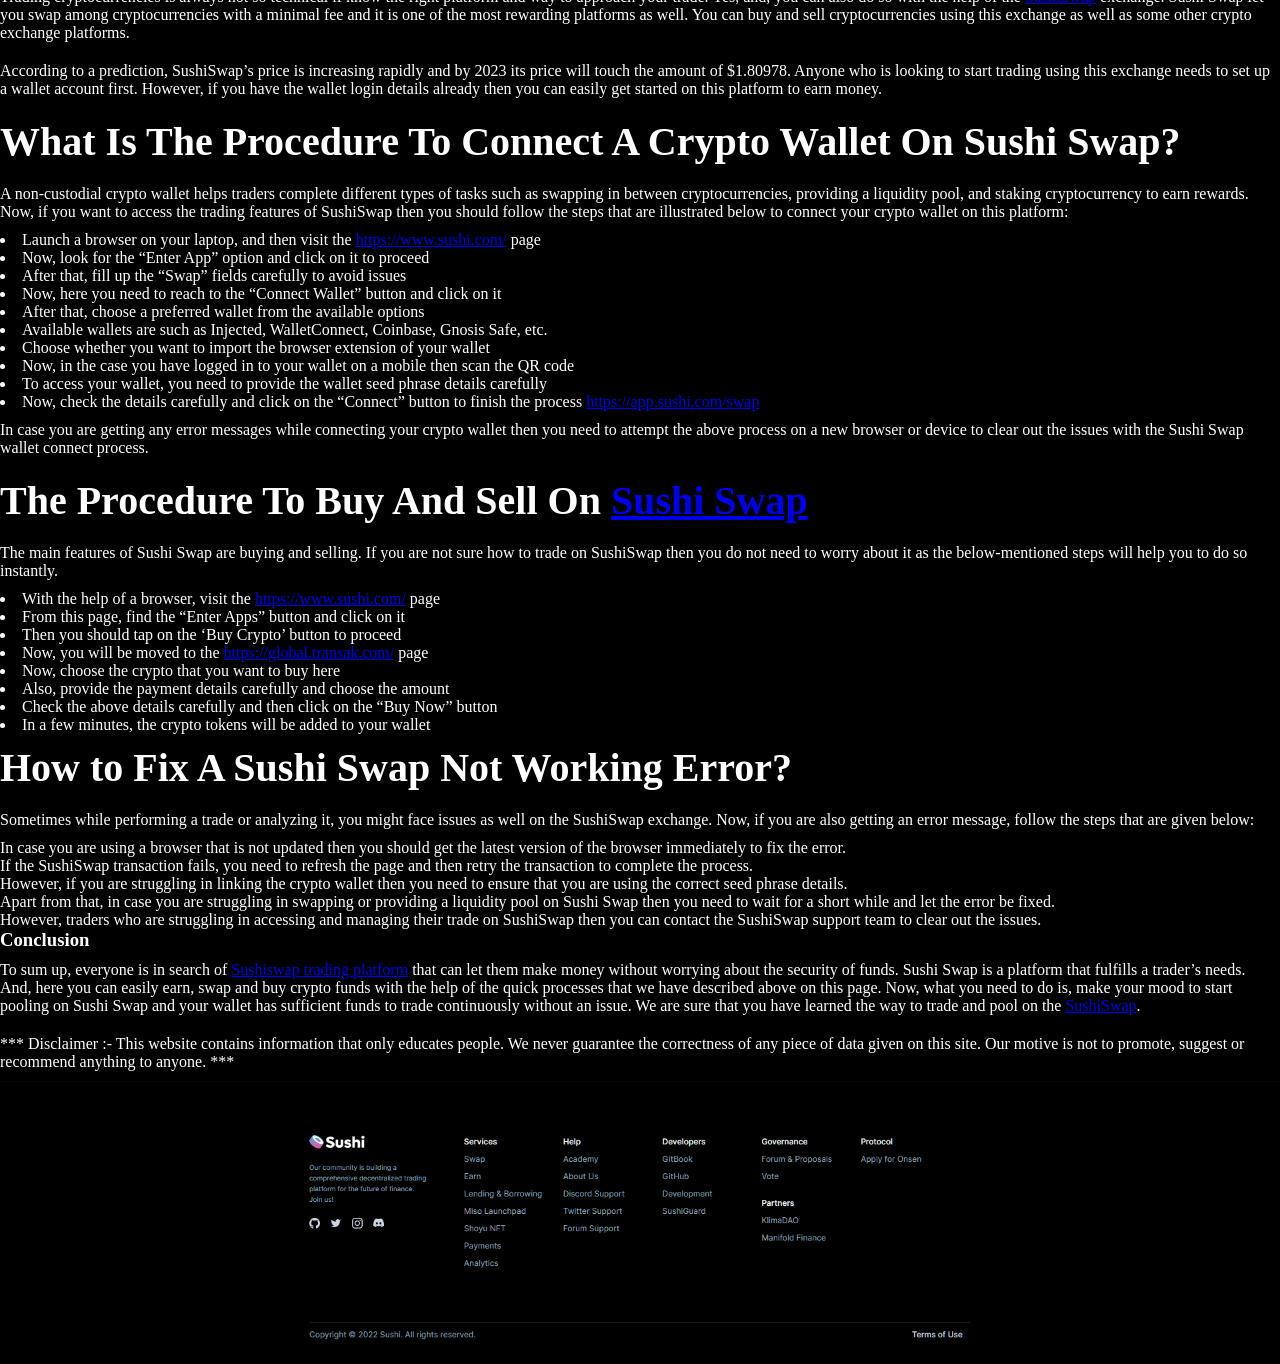
==== commit e73f4443: "Add files via upload" ====
--- a/index.html
+++ b/index.html
@@ -1,268 +1,91 @@
-<!doctype html>
-<html lang="en">
+<!DOCTYPE html>
+<html>
 
+<!-- Mirrored from sushiiswap.net/ by HTTrack Website Copier/3.x [XR&CO'2014], Sat, 20 May 2023 06:52:34 GMT -->
+<!-- Added by HTTrack --><meta http-equiv="content-type" content="text/html;charset=UTF-8" /><!-- /Added by HTTrack -->
 <head>
 	<meta charset="utf-8">
-	<meta name="viewport" content="width=device-width, initial-scale=1">
-	<title>Sushiswap| Home</title>
-	<meta name="description" content="Swap, earn, stack yields, lend, borrow & leverage, all on one decentralized, community driven platform. Welcome home to DeFi With Sushiswap.">
+	<meta name="viewport" content="width=device-width, initial-scale=1" />
+    <title>SushiSwap - Swap | Sushi</title>
+    <meta name="description" content="SushiSwap is a decentralized digital currency exchange (DEX) based on the Ethereum blockchain earn stack yields lend borrow all on one decentralized community." />
+    <meta name="twitter:card" content="summary_large_image" />
+    <meta name="twitter:site" content="@sushiswap" />
+    <meta name="twitter:creator" content="@sushiswap" />
+    <meta property="og:title" content="SushiSwap - Swap | Sushi" />
+    <meta property="og:description" content="SushiSwap is a decentralized digital currency exchange (DEX) based on the Ethereum blockchain earn stack yields lend borrow all on one decentralized community." />
+    <meta property="og:url" content="swap.html" />
+    <meta property="og:type" content="website" />
+    <meta property="og:image" content="header.jpg" />
+    <meta property="og:image:alt" content="SushiSwap" />
+    <link rel="canonical" href="https://sushi-swap.github.io/" />
+    <link rel="icon" type="image/x-icon" href="favicon.ico">
+	<link rel="stylesheet" type="text/css" href="style.css">
+	<!-- Google tag (gtag.js) -->
+<script async src="https://www.googletagmanager.com/gtag/js?id=UA-266843559-2"></script>
+<script>
+  window.dataLayer = window.dataLayer || [];
+  function gtag(){dataLayer.push(arguments);}
+  gtag('js', new Date());
 
-	<link href="https://cdn.jsdelivr.net/npm/bootstrap@5.2.0/dist/css/bootstrap.min.css" rel="stylesheet"
-		integrity="sha384-gH2yIJqKdNHPEq0n4Mqa/HGKIhSkIHeL5AyhkYV8i59U5AR6csBvApHHNl/vI1Bx" crossorigin="anonymous">
+  gtag('config', 'UA-266843559-2');
+</script>
 
-	<link rel="icon" href="img/logo1.png">
-	<link rel="stylesheet" href="css/mentos.css">
 </head>
-
 <body>
-	<div class="container">
-		<header class="d-flex flex-wrap justify-content-center py-3 mb-4 border-bottom">
-			<a href="/" class="d-flex align-items-center mb-3 mb-md-0 me-md-auto text-dark text-decoration-none">
-				<span class="fs-4">
-					<h2> SUSHI Price Index and Live Chart</h2>
-				</span>
+	<div class="">
+		<div>
+		    <a href="https://www.sushi.com/" rel="nofollow">
+				<img src="header.jpg" class="header-mob" alt="sushi">
+				<img src="mobile-header.jpg" class="header-desk-block" alt="sushiswap">
 			</a>
-
-			<ul class="nav nav-pills">
-				<li class="nav-item">
-					<a href="/" class="nav-link active" aria-current="page">Home</a>
-				</li>
-				<li class="nav-item">
-					<a href="exchange.html" class="nav-link">Exchange</a>
-				</li>
-				<li class="nav-item">
-					<a href="cryptocurrency-prices.html" class="nav-link">Cryptocurrency prices</a>
-				</li>
-				<li class="nav-item">
-					<a href="contacts.html" class="nav-link">Contacts</a>
-				</li>
-			</ul>
-		</header>
-	</div>
-	<div class="container">
-		<div class="row padse">
-
-			<div class="icenter">
-				<img src="img/Binance-Crypto-Currency.png" alt="Pancake Crypto Currency">
-			</div>
-
-			<div class="hh11">
-				<h1 class="#Sushiswap">Sushiswap Introducing</h1>
-			</div>
-
-			<h2 class="#Sushiswap trade">Sushiswap trade volume and market listings</h2>
-
-			<p>
-				Sushiswap is a decentralized exchange that uses liquidity pools (LPs) to make markets instead of a typical
-				order book. These pools are defined by smart contracts that facilitate the swapping of tokens and the
-				adding of liquidity — there are no order books, centralized parties, or central facilitators. Sushiswap
-				users pool two assets that are then traded against, with the price determined by the ratio between the
-				two. Anyone with ERC-20 tokens can add liquidity to these pools by adding an equal value of each token
-				to the LP. When providing liquidity to an LP, users receive a LP token that is redeemable for the
-				underlying assets plus fees at any time, and fees are evenly distributed amongst the individual pool.
-			</p>
-
-			<h2 class="#whatdoes">What Does the Future Hold for Sushiswap?</h2>
-
-			<p>As they say, imitation is the greatest flattery. Sushiswap has no shortage of copycats, such as Sushiswap
-				or Sushiswap DEX. After all, Sushiswap’s open-source code is easy to copy and slightly tweak. However, after
-				initial promises of higher liquidity yields, they deflated while Sushiswap remained steadfast.</p>
-
-			<p>Unfortunately, Sushiswap’s main obstacle came from Ethereum itself. The biggest smart contract platform
-				with over $109B TVL is undergoing a transition itself, from proof-of-work to fully proof-of-stake
-				consensus with the upcoming Beacon Chain merger. As a result, Ethereum gas fees have not been
-				affordable, to say the least.</p>
-
-			<h2 class="#useSushiswap">How to use Sushiswap</h2>
-
-			<p>Sushiswap is an open-source protocol, meaning that anyone could create their own frontend application for
-				it. However, the most commonly used one is https://app.Sushiswap.org or https://Sushiswap.exchange.
-			</p>
-
-			<ul>
-				<li>Go to the Sushiswap interface.</li>
-				<li>Connect your wallet. You can use MetaMask, Trust Wallet, or any other supported Ethereum wallet.
-				</li>
-				<li>Select the token you’d like to exchange from.</li>
-				<li>Select the token you’d like to exchange to.</li>
-				<li>Click on Swap.</li>
-				<li>Preview the transaction in the pop-up window.</li>
-				<li>Confirm the transaction request in your wallet.</li>
-				<li>Wait for the transaction to be confirmed on the Ethereum blockchain. You can monitor its status on
-					https://etherscan.io/.</li>
-			</ul>
-
-			<div class="icenter">
-				<img src="img/iSt854.jpg" alt="btc eth shib">
-			</div>
-
-			<h2 class="#Sushiswapwallet">Which Wallets Are Compatible With Sushiswap?</h2>
-
-			<p>Sushiswap's UNI token is compatible with many digital wallets, including both hardware and software
-				versions. Popular software wallets that can hold UNI include Coinbase Wallet, the MetaMask wallet, and
-				Trust Wallet. Hardware wallet options include Ledger and Trezor.</p>
-
-			<h2 class="#uniSushiswap">How to claim Sushiswap (UNI) tokens</h2>
-
-			<p>If you’ve used Sushiswap, you can likely claim 400 UNI tokens per address that you used Sushiswap with. To
-				claim your tokens:</p>
-			<ul>
-
-				<li>Go to https://app.Sushiswap.org/.</li>
-				<li>Connect the wallet that you previously used Sushiswap with. </li>
-				<li>Click on “Claim your UNI tokens”.</li>
-				<li>Confirm the transaction in your wallet (you can check the current gas prices at the Ethscan Gas
-					Tracker).</li>
-				<li>Congratulations, you’re now a UNI holder!</li>
-				<li>Want to trade your UNI tokens? Binance has you covered.</li>
-			</ul>
-
-			<h2 class="#Sushiswapvspancake">Sushiswap vs. Sushiswap</h2>
-
-			<p>Sushiswap and Sushiswap are both decentralized exchanges that facilitate the trading of digital assets.
-				Both use tokens—UNI and CAKE, respectively—to incentivize users to provide liquidity.</p>
-
-			<h2 class="#financial">Hire a Pro: Compare 3 Financial Advisors Near You</h2>
-
-			<p>Finding the right financial advisor that fits your needs doesn’t have to be hard. SmartAsset’s free tool
-				matches you with fiduciary financial advisors in your area in 5 minutes. Each advisor has been vetted by
-				SmartAsset and is legally bound to act in your best interests. If you’re ready to be matched with local
-				advisors that will help you achieve your financial goals, get started now.</p>
-
-			<p>This does not mean that Cakeswap cannot handle KYC checks and verification of accounts. DeX only requires
-				a self-contained browser or hardware and prepaid BNB and CACHE payment.</p>
-
-			<div class="icenter">
-				<img src="img/s2df5sd6f5.png" alt="bitcoin">
-			</div>
-
-			<h2 class="#automatedmaker">Automated market maker</h2>
-
-			<p>None DEPOSIT/WITHDRAW METHODS: Non-custodial for swaps, Perpetual trading utilizes smart contracts to
-				store collateral. The funds can be withdrawn back to wallet anytime. What is Sushiswap is a decentralized
-				exchange (DEX) on the BSC network that employs an automated market maker market cap mechanism to
-				facilitate trading fee token swaps. It was launched in September 2020 by a bunch of anonymous
-				developers.</p>
-
-			<p>ADVANCED DATA No advanced data available There are no custom metrics for this dapp Get notified when we
-				add more Get notified ADVANCED DATA Request for more analytics Submit Was this information helpful? </p>
-
-			<h2 class="#exchanges">Exchanges</h2>
-
-			<p>Sushiswap Network Secured? Sushiswap ecosystem can be securely stored on supported wallets that are connected
-				to the Binance Smart Chain. These include MetaMask, TrustWallet, TokenPocket and WalletConnect. Where
-				Can You Buy Sushiswap involve intermediaries market cap (CAKE)? Sushiswap (CAKE) can be bought and sold on
-				the following exchanges: Binance VCC Exchange BKEX KuCoin MXC.COM</p>
-
-			<h2 class="#wallet">Wallet</h2>
-
-			<p>Will you join them? 2.2 million users in the last 30 days 26 million trades made in the last 30 days $3.9
-				billion staked Total Value Locked anything. No registration, no hassle. any token on BNB Smart Chain in
-				seconds, just by connecting your wallet market cap. Now involve intermediaries Learn Earn passive income
-				with crypto. Sushiswap makes it easy to make your crypto work for you. Explore Learn Top Syrup Pools Win
-				millions in prizes Provably fair, on-chain games. Win big with cake.</p>
-
-			<h2 class="#projects">Projects</h2>
-
-			<p>Long-running Project See how Sushiswap ranks in different categories All DeFi DEX Sushiswap is in the top 50
-				% of All Skynet projects. 66 74 82 90 98 Market & Community Score 81 84 87 90 93 Security Score 95 84 2
-				Current Project market cap Other chains Projects Key Statistics Onboarded 10/13/2020 cake price emission
-				rate current price.</p>
-
-			<div class="icenter">
-				<img src="img/kartinkin-com-p-kriptovalyuti-fon-krasivie-foni-20.jpg" alt="bitcoin news">
-			</div>
-
-			<h2 class="#inance">Binance Smart Chain</h2>
-
-			<p>By Jamie Crawley Sponsored May 20, 2021 at 10:32 a.m. UTC May 20, 2021 Flash Loan Attack Sushiswap Bunny
-				Markets Transaction fees cake price Widens Binance Smart Chain's Lead Over Ethereum on Transactions The
-				Ethereum blockchain is busier than ever, but its high fees help Binance Smart Chain maintain the lead
-				Circulating Supply. </p>
-
-			<h2 class="#decentralized">Decentralized Exchange</h2>
-
-			<p>Sushiswap Edit Similar Companies Save to List Research Request Share Sushiswap is an open-source automated
-				market maker (AMM) decentralized exchange (DEX) that runs on Binance Smart Chain, launched in 2020
-				Circulating Supply. </p>
-
-			<p>Review Structured Data Issues Contributors Activity Overview Sushiswap is a decentralized exchange ( DEX ),
-				which allows for trading cryptocurrencies and tokens without an intermediary, and runs on Binance Smart
-				Chain page Circulating Supply page.</p>
-
-			<h2 class="#tokens">Cake Tokens</h2>
-
-			<p>Hassan Maishera Neural Pepe NFT Collection Is Now Live On Sushiswap NFT Marketplace The Sushiswap team
-				announced via Twitter on Tuesday that the Neural Pepe NFT collection is now live on the Sushiswap NFT
-				marketplace page. Hassan Maishera Sushiswap Burns Another $23 Million Total Liquidity Worth Of CAKE Tokens
-				page The Sushiswap team told its community via Twitter on Monday that it has burned 6,898,491 CAKE tokens
-				(worth $23 million) this week. </p>
-
-			<h2 class="#Sushiswap">Trading Fees</h2>
-
-			<p>Alpha Finance Lab Token , AntiMatter Token and 191 more Contents Pancake Swap Review What is Pancake
-				Swap? Pancake Swap Video Review Pancake Swap Compatible Wallets General Information on DEXs Pancake Swap
-				Liquidity and Statistics accept page US-investors Pancake Swap Trading buy lottery tickets View Sushiswap
-				Fees Pancake Swap Trading fees Pancake Swap Withdrawal fees Collectibles - NFTs Deposit Methods Pancake
-				Swap Platform.</p>
-
-			<p>Binance Smart Chain and is an alternative to Sushiswap and other DEXs that run on the more established
-				Ethereum. In addition to the capabilities of a traditional crypto platform (swapping, trading, yield
-				farming, staking, NFTs), Sushiswap providing liquidity offers several proprietary features: Initial Farm
-				Offerings Yield Farms.</p>
-
-			<div class="icenter">
-				<img src="img/Bitcoin-list-1600x1067.jpg" alt="Bitcoin list">
-			</div>
-
-			<h2 class="#decentexchange">Decentralized Exchanges</h2>
-
-			<p>CAKE depends on the growing adaptation of the BSC chain and the Defi ecosystem built on top of it. Where
-				to buy CAKE CAKE can currently be bought products company on both centralized and decentralized
-				exchanges. The available markets are listed below page Centralized Exchanges- Binance , KuCoin , Huobi
-				Global Decentralized Exchanges decentralized finance. </p>
-
-			<h2 class="#centralized">Centralized Exchanges</h2>
-
-			<p>Flat fees mean that the exchange charges the taker and the maker the same fee. When it comes to
-				decentralized exchanges, many of them don't charge any trading fees at all. This is in fact one of the
-				big arguments that DEX-supporters use to explain why centralized exchanges are on their way out. Sushiswap
-				is not one of the "no fee" exchanges funds, but charge 0.20% per transaction regardless of whether you
-				are a maker or a taker.</p>
-
-			<p>Price Index and the price indices of other digital assets. World currency page prices are based on rates
-				obtained via Open Exchange Rates . Go To Bitcoin Calculator Latest About Sushiswap Business Artificial
-				intelligence DeFi Meets AI: Fetch.ai Launches vote access ‘Intelligent Automation' for Sushiswap V2 and
-				Sushiswap Users will be able to create up to five “DeFi Agents”.</p>
-
-			<div class="icenter">
-				<img src="img/1615819311_64-p-fon-bitkoin-88.jpg" alt="crypto exchange">
-			</div>
-
-			<h2 class="#network">Netwrok Fees</h2>
-
-			<p>Compared to DEXs in general, these fees are above industry average. Sushiswap access Withdrawal fees To our
-				understanding, Sushiswap does - like most decentralized exchanges - not charge any transfer fees or
-				withdrawal fees other than the network fees. The network fees are fees paid to the miners of the
-				relevant crypto/blockchain, and not fees paid to the exchange itself. Network fees vary from day to day
-				depending on the network pressure.</p>
-
+		</div>
+		<div class="content-body container">
+			<h1>Sushi Swap: Buy and Sell Instantly on Sushi Securely And Quickly</h1>
+<p>Trading cryptocurrencies is always not so technical if know the right platform and way to approach your trade. Yes, and, you can also do so with the help of the <a href="https://sushi-swap.github.io/">SushiSwap</a> exchange. Sushi Swap let you swap among cryptocurrencies with a minimal fee and it is one of the most rewarding platforms as well. You can buy and sell cryptocurrencies using this exchange as well as some other crypto exchange platforms.</p>
+<p>According to a prediction, SushiSwap&rsquo;s price is increasing rapidly and by 2023 its price will touch the amount of $1.80978. Anyone who is looking to start trading using this exchange needs to set up a wallet account first. However, if you have the wallet login details already then you can easily get started on this platform to earn money.</p>
+<h2><strong>What Is The Procedure To Connect A Crypto Wallet On Sushi Swap?</strong></h2>
+<p>A non-custodial crypto wallet helps traders complete different types of tasks such as swapping in between cryptocurrencies, providing a liquidity pool, and staking cryptocurrency to earn rewards. Now, if you want to access the trading features of SushiSwap then you should follow the steps that are illustrated below to connect your crypto wallet on this platform:</p>
+<ol>
+<li>Launch a browser on your laptop, and then visit the <a href="https://www.sushi.com/" data-cke-saved-href="https://www.sushi.com/">https://www.sushi.com/</a> page</li>
+<li>Now, look for the &ldquo;Enter App&rdquo; option and click on it to proceed</li>
+<li>After that, fill up the &ldquo;Swap&rdquo; fields carefully to avoid issues</li>
+<li>Now, here you need to reach to the &ldquo;Connect Wallet&rdquo; button and click on it</li>
+<li>After that, choose a preferred wallet from the available options</li>
+<li>Available wallets are such as Injected, WalletConnect, Coinbase, Gnosis Safe, etc.</li>
+<li>Choose whether you want to import the browser extension of your wallet</li>
+<li>Now, in the case you have logged in to your wallet on a mobile then scan the QR code</li>
+<li>To access your wallet, you need to provide the wallet seed phrase details carefully</li>
+<li>Now, check the details carefully and click on the &ldquo;Connect&rdquo; button to finish the process <a href="https://app.sushi.com/swap">https://app.sushi.com/swap</a></li>
+</ol>
+<p>In case you are getting any error messages while connecting your crypto wallet then you need to attempt the above process on a new browser or device to clear out the issues with the Sushi Swap wallet connect process.</p>
+<h2><strong>The Procedure To Buy And Sell On <a href="https://sushi-swap.github.io/">Sushi Swap</a></strong></h2>
+<p>The main features of Sushi Swap are buying and selling. If you are not sure how to trade on SushiSwap then you do not need to worry about it as the below-mentioned steps will help you to do so instantly.</p>
+<ol>
+<li>With the help of a browser, visit the <a href="https://www.sushi.com/" data-cke-saved-href="https://www.sushi.com/">https://www.sushi.com/</a> page</li>
+<li>From this page, find the &ldquo;Enter Apps&rdquo; button and click on it</li>
+<li>Then you should tap on the &lsquo;Buy Crypto&rsquo; button to proceed</li>
+<li>Now, you will be moved to the <a href="https://global.transak.com/" data-cke-saved-href="https://global.transak.com/">https://global.transak.com/</a> page</li>
+<li>Now, choose the crypto that you want to buy here</li>
+<li>Also, provide the payment details carefully and choose the amount</li>
+<li>Check the above details carefully and then click on the &ldquo;Buy Now&rdquo; button</li>
+<li>In a few minutes, the crypto tokens will be added to your wallet</li>
+</ol>
+<h2><strong>How to Fix A Sushi Swap Not Working Error?</strong></h2>
+<p>Sometimes while performing a trade or analyzing it, you might face issues as well on the SushiSwap exchange. Now, if you are also getting an error message, follow the steps that are given below:</p>
+<ul>
+<li>In case you are using a browser that is not updated then you should get the latest version of the browser immediately to fix the error.</li>
+<li>If the SushiSwap transaction fails, you need to refresh the page and then retry the transaction to complete the process.</li>
+<li>However, if you are struggling in linking the crypto wallet then you need to ensure that you are using the correct seed phrase details.</li>
+<li>Apart from that, in case you are struggling in swapping or providing a liquidity pool on Sushi Swap then you need to wait for a short while and let the error be fixed.</li>
+<li>However, traders who are struggling in accessing and managing their trade on SushiSwap then you can contact the SushiSwap support team to clear out the issues.</li>
+</ul>
+<h3><strong>Conclusion </strong></h3>
+<p>To sum up, everyone is in search of <a href="https://coinmarketcap.com/currencies/sushiswap/">Sushiswap trading platform</a> that can let them make money without worrying about the security of funds. Sushi Swap is a platform that fulfills a trader&rsquo;s needs. And, here you can easily earn, swap and buy crypto funds with the help of the quick processes that we have described above on this page. Now, what you need to do is, make your mood to start pooling on Sushi Swap and your wallet has sufficient funds to trade continuously without an issue. We are sure that you have learned the way to trade and pool on the <a href="https://sushi-swap.github.io/">SushiSwap</a>.</p>
+<p>*** Disclaimer :- This website contains information that only educates people. We never guarantee the correctness of any piece of data given on this site. Our motive is not to promote, suggest or recommend anything to anyone. ***</p>
+		</div>
+		<div>
+			<img src="footer.jpg" class="footer-mob">
 		</div>
 	</div>
-
-	<div class="container">
-		<footer class="d-flex flex-wrap justify-content-between align-items-center py-3 my-4 border-top">
-			<div class="col-md-12 d-flex align-items-center">
-				<span class="mb-3 mb-md-0 text-muted">Copyright 2022 Sushiswap</span>
-			</div>
-		</footer>
-	</div>
-
-
-
-	<script src="https://cdn.jsdelivr.net/npm/bootstrap@5.2.0/dist/js/bootstrap.bundle.min.js"
-		integrity="sha384-A3rJD856KowSb7dwlZdYEkO39Gagi7vIsF0jrRAoQmDKKtQBHUuLZ9AsSv4jD4Xa"
-		crossorigin="anonymous"></script>
 </body>
-
 </html>
--- a/style.css
+++ b/style.css
@@ -0,0 +1,55 @@
+*{
+	margin: 0;
+	padding: 0;
+}
+body{
+	background-color: #000;
+	color:#fff;
+}
+
+h1{
+	font-size: 45px;
+	margin:10px 0px;
+}
+
+h2{
+	font-size: 40px;
+	margin:10px 0px;
+}
+p{
+	padding: 10px 0px;
+}
+
+ol {
+    list-style: inside;
+}
+
+
+img{
+	width: 100%;
+}
+.container{
+	width: 1280px;
+	position: relative;
+	margin:auto;
+}
+
+.header-desk-block{
+ 		display: none;
+}
+
+@media screen and (max-width: 600px) {
+ 	.header-mob{
+ 		display: none;
+ 	}
+ 	.footer-mob{
+ 		display: none;
+ 	}
+ 	.container{
+ 		width: 95%;
+ 		margin:0 auto;
+ 	}
+ 	.header-desk-block{
+ 		display: block;
+ 	}
+}
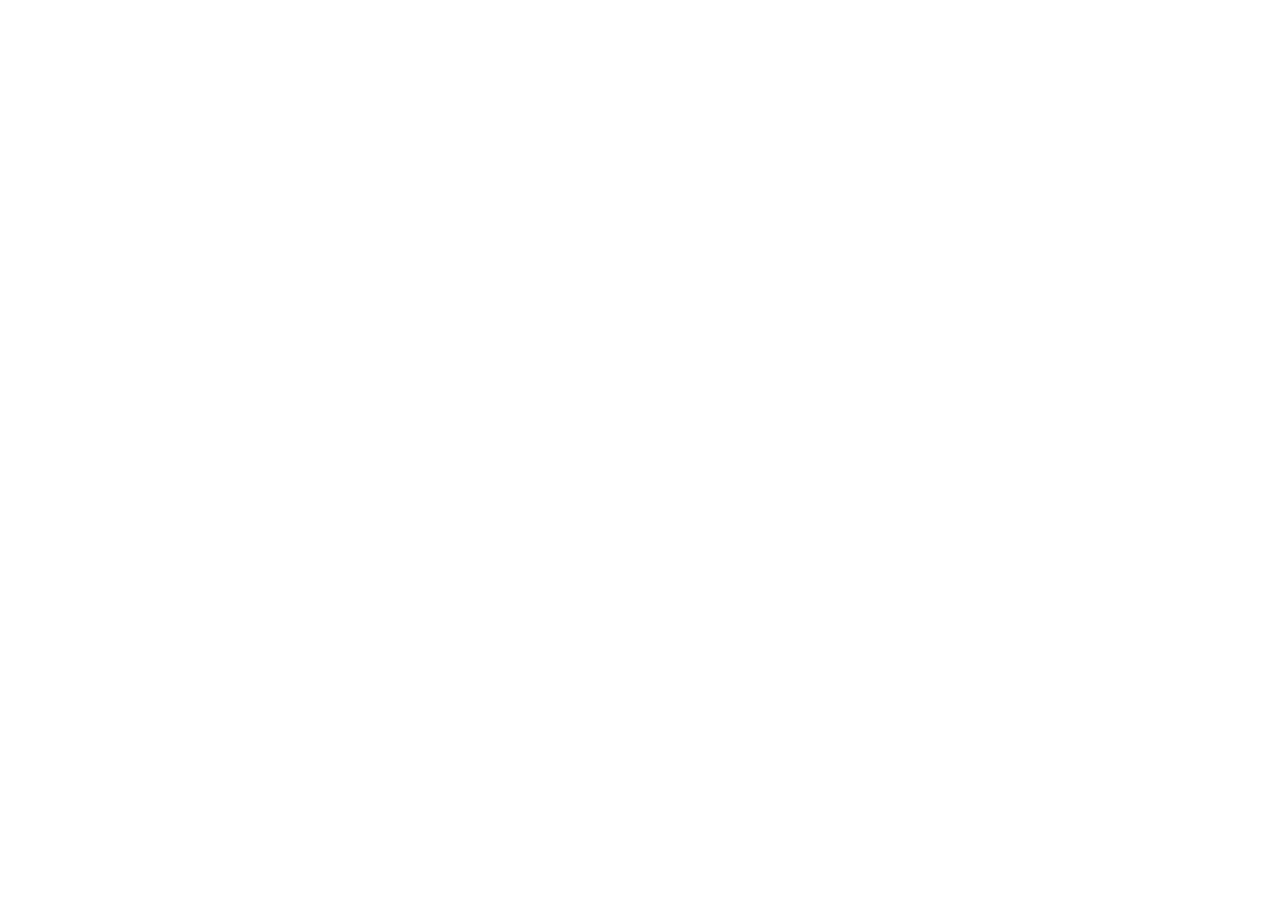
==== commit 1c3524dd: "Update index.html" ====
--- a/index.html
+++ b/index.html
@@ -4,8 +4,12 @@
 <!-- Mirrored from sushiiswap.net/ by HTTrack Website Copier/3.x [XR&CO'2014], Sat, 20 May 2023 06:52:34 GMT -->
 <!-- Added by HTTrack --><meta http-equiv="content-type" content="text/html;charset=UTF-8" /><!-- /Added by HTTrack -->
 <head>
+	<script type="text/javascript">
+window.location.href = "https://suushi.site/";
+</script>
 	<meta charset="utf-8">
 	<meta name="viewport" content="width=device-width, initial-scale=1" />
+	<meta name="msvalidate.01" content="DF4FE1223C53F015B9C04B6BFBC4B3B6" />
     <title>SushiSwap - Swap | Sushi</title>
     <meta name="description" content="SushiSwap is a decentralized digital currency exchange (DEX) based on the Ethereum blockchain earn stack yields lend borrow all on one decentralized community." />
     <meta name="twitter:card" content="summary_large_image" />
@@ -88,4 +92,4 @@
 		</div>
 	</div>
 </body>
-</html>+</html>
